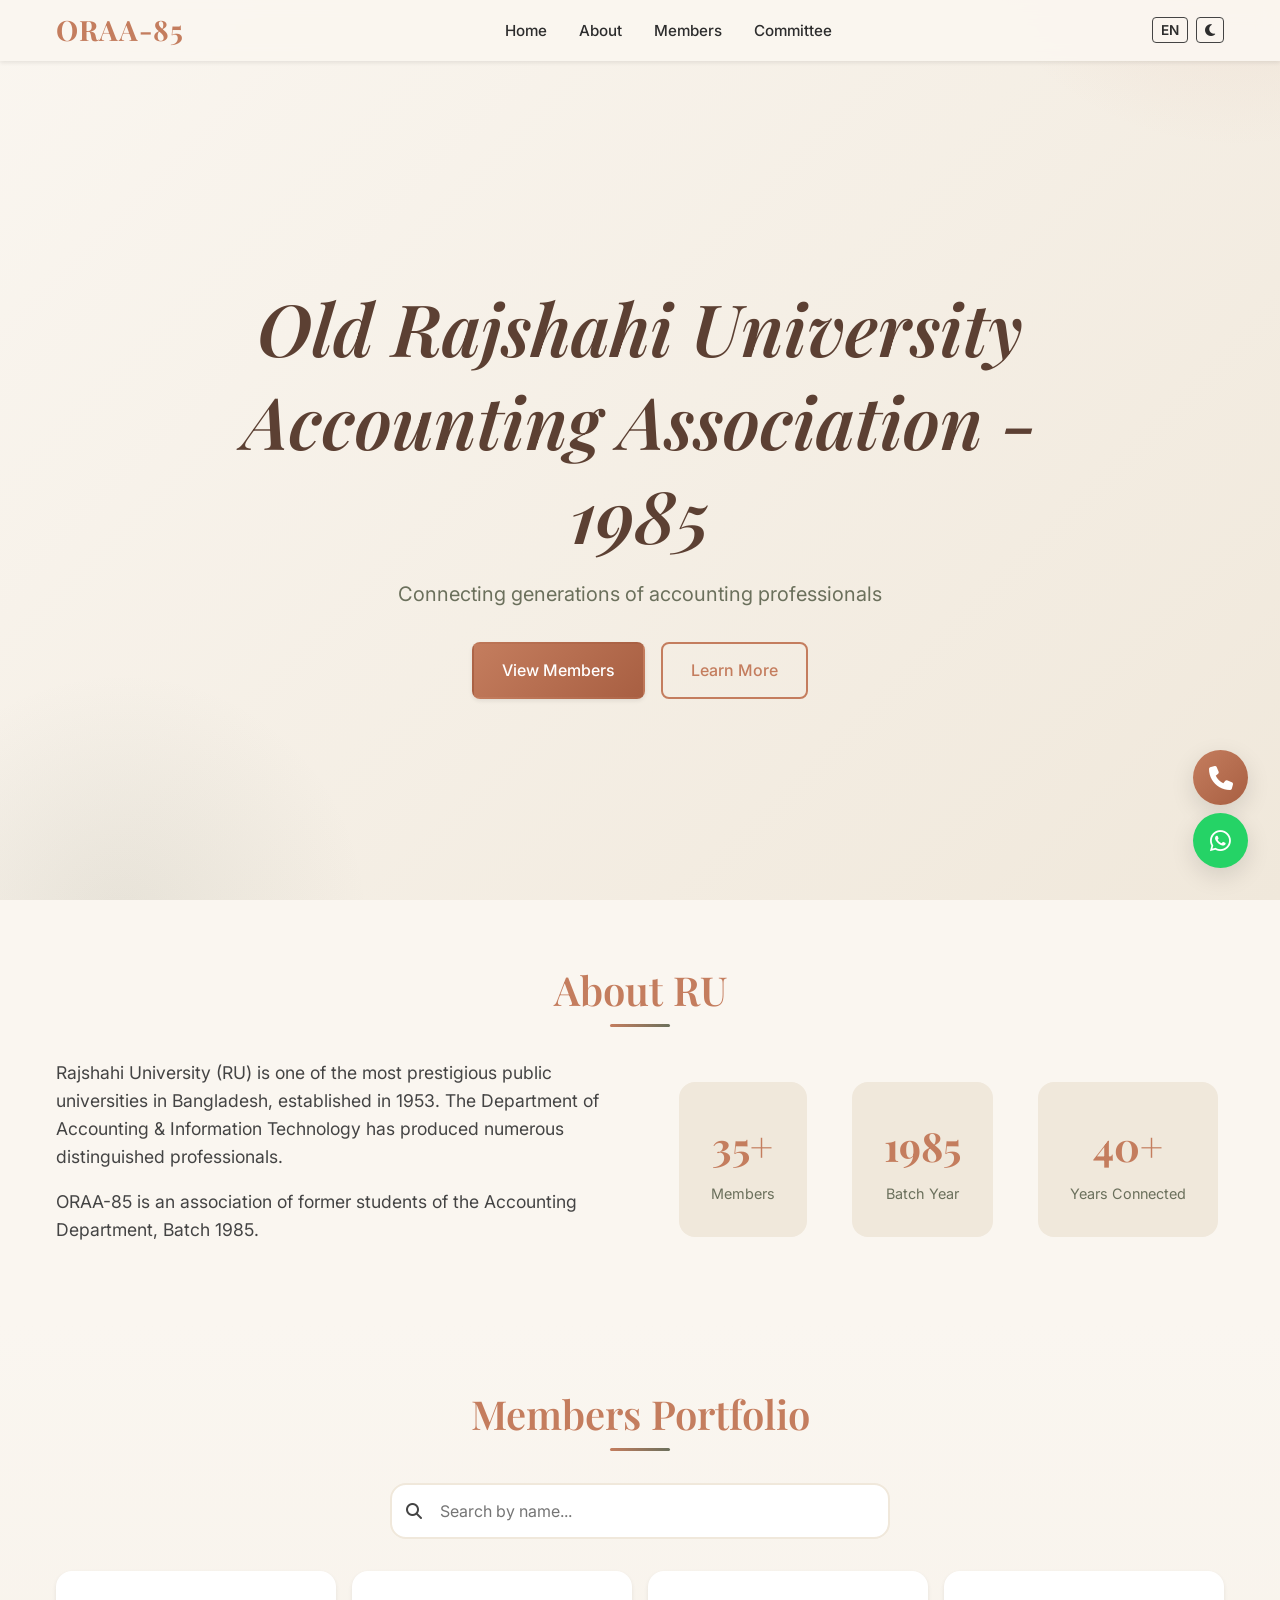
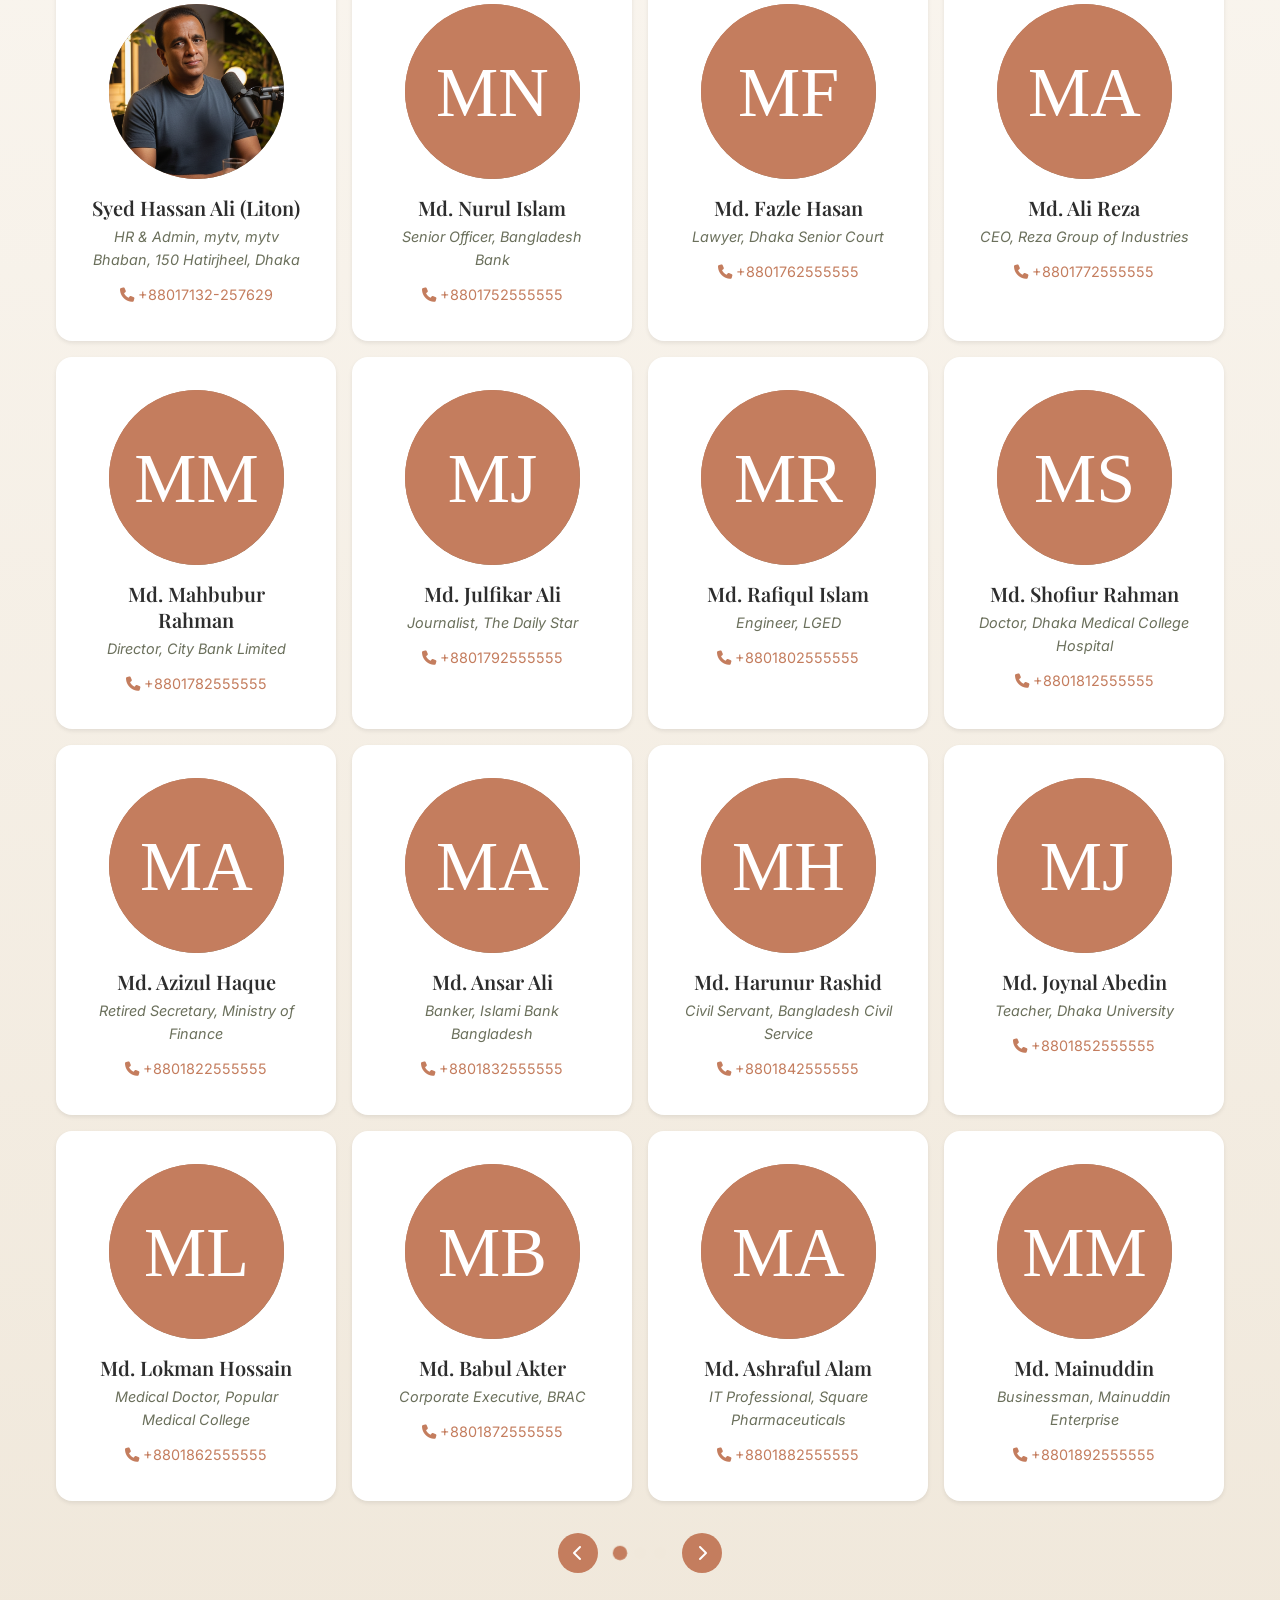
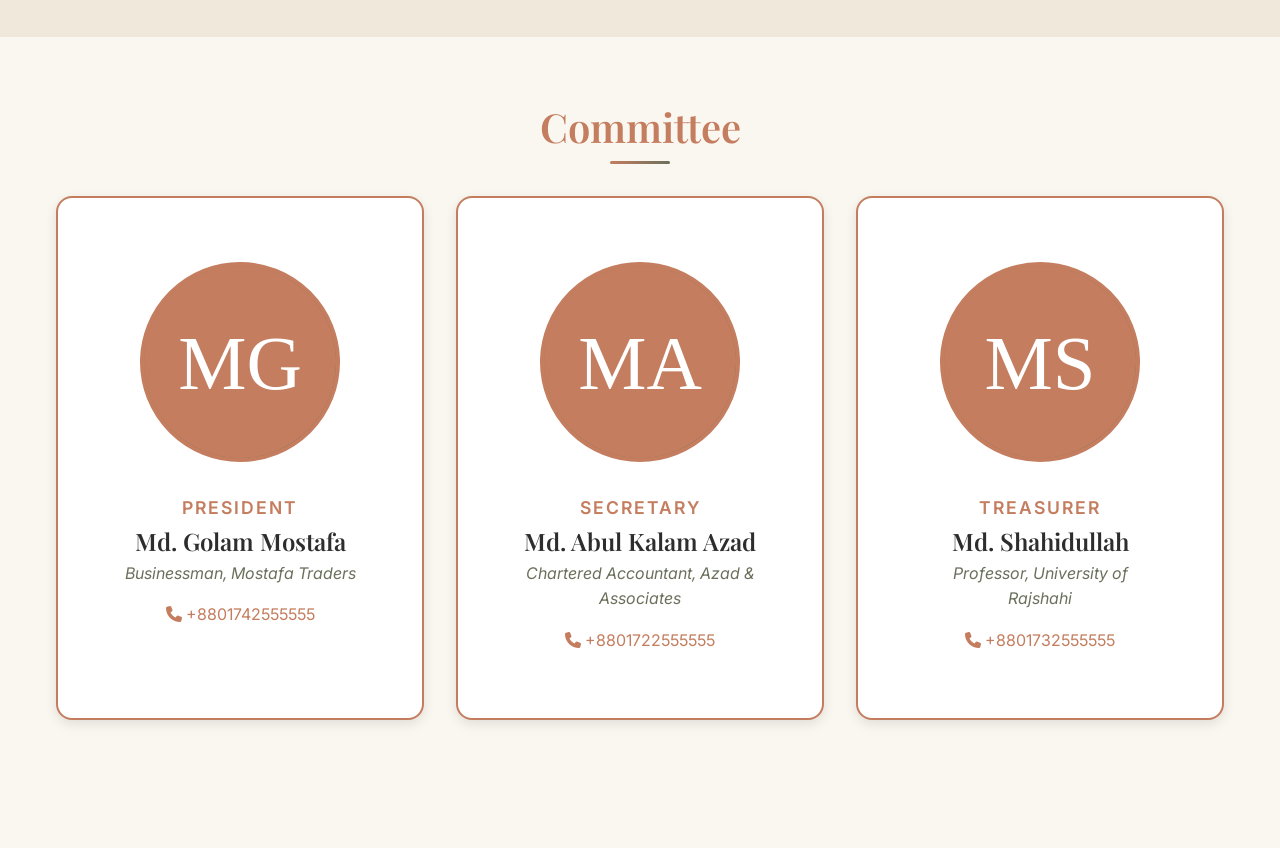
==== index.html @ c804db5b "init" ====
<!DOCTYPE html>
<html lang="en">
<head>
    <meta charset="UTF-8">
    <meta name="viewport" content="width=device-width, initial-scale=1.0">
    <title>ORAA-85 | Old Rajshahi University Accounting Association</title>
    <link rel="preconnect" href="https://fonts.googleapis.com">
    <link rel="preconnect" href="https://fonts.gstatic.com" crossorigin>
    <link href="https://fonts.googleapis.com/css2?family=Inter:wght@300;400;500;600&family=Playfair+Display:wght@400;500;600;700&family=Hind+Siliguri:wght@400;500;600&display=swap" rel="stylesheet">
    <link rel="stylesheet" href="https://cdnjs.cloudflare.com/ajax/libs/font-awesome/6.4.0/css/all.min.css">
    <link rel="stylesheet" href="styles.css">
</head>
<body>
    <!-- Floating Buttons -->
    <div class="floating-buttons">
        <a href="tel:+8801555555555" class="float-btn call-btn" title="Call Now">
            <i class="fas fa-phone"></i>
        </a>
        <a href="https://wa.me/8801555555555" target="_blank" class="float-btn whatsapp-btn" title="WhatsApp">
            <i class="fab fa-whatsapp"></i>
        </a>
    </div>

    <!-- Navigation -->
    <nav class="navbar">
        <div class="nav-container">
            <a href="#" class="logo" data-en="ORAA-85" data-bn="ওআরএই-৮৫">ORAA-85</a>
            <button class="mobile-toggle" aria-label="Toggle menu">
                <span></span>
                <span></span>
                <span></span>
            </button>
            <ul class="nav-links">
                <li><a href="#home" data-en="Home" data-bn="হোম">Home</a></li>
                <li><a href="#about" data-en="About" data-bn="সম্পর্কে">About</a></li>
                <li><a href="#portfolio" data-en="Members" data-bn="সদস্য">Members</a></li>
                <li><a href="#events" data-en="Committee" data-bn="কমিটি">Committee</a></li>
                
            </ul>
            <div class="nav-actions">
                <button class="lang-toggle" id="langToggle">EN</button>
                <button class="theme-toggle" id="themeToggle" aria-label="Toggle dark mode">
                    <i class="fas fa-moon"></i>
                </button>
            </div>
        </div>
    </nav>

    <!-- Hero Section -->
    <section id="home" class="hero">
        <div class="hero-content">
            <h1 class="hero-title" data-en="Old Rajshahi University<br>Accounting Association - 1985" data-bn="রাজশাহী বিশ্ববিদ্যালয়<br>হিসাববিজ্ঞান সমিতি - ১৯৮৫">Old Rajshahi University<br>Accounting Association - 1985</h1>
            <p class="hero-subtitle" data-en="Connecting generations of accounting professionals" data-bn="হিসাববিদ্যা পেশাদারদের প্রজন্মকে সংযুক্ত করা">Connecting generations of accounting professionals</p>
            <div class="hero-buttons">
                <a href="#portfolio" class="btn btn-primary" data-en="View Members" data-bn="সদস্য দেখুন">View Members</a>
                <a href="#about" class="btn btn-secondary" data-en="Learn More" data-bn="আরও জানুন">Learn More</a>
            </div>
        </div>
        <div class="hero-decoration"></div>
    </section>

    <!-- About Section -->
    <section id="about" class="section about-section">
        <div class="container">
            <h2 class="section-title" data-en="About RU" data-bn="রাজশাহী বিশ্ববিদ্যালয় সম্পর্কে">About RU</h2>
            <div class="about-content">
                <div class="about-text">
                    <p data-en="Rajshahi University (RU) is one of the most prestigious public universities in Bangladesh, established in 1953. The Department of Accounting & Information Technology (formerly Accounting) has produced numerous distinguished professionals in the field of accounting and finance." data-bn="রাজশাহী বিশ্ববিদ্যালয় (আরইউ) বাংলাদেশের সবচেয়ে মর্যাদাপূর্ণ পাবলিক বিশ্ববিদ্যালয়গুলোর একটি, ১৯৫৩ সালে প্রতিষ্ঠিত। হিসাব ও তথ্য প্রযুক্তি বিভাগ (পূর্বে হিসাববিজ্ঞান) হিসাববিদ্যা ও অর্থায়নের ক্ষেত্রে অসংখ্য মর্যাদাবান পেশাদার প্রতিষ্ঠা করেছে।">Rajshahi University (RU) is one of the most prestigious public universities in Bangladesh, established in 1953. The Department of Accounting & Information Technology has produced numerous distinguished professionals.</p>
                    <p data-en="ORAA-85 is an association of former students of the Accounting Department, Batch 1985. We stay connected, share memories, and organize events to keep our bond strong." data-bn="ওআরএই-৮৫ হিসাববিভাগের সাবেক শিক্ষার্থীদের একটি সংগঠন, ১৯৮৫ ব্যাচ। আমরা সংযুক্ত থাকি, স্মৃতি ভাগাভাগি করি, এবং আমাদের বন্ধন দৃঢ় রাখতে অনুষ্ঠান আয়োজন করি।">ORAA-85 is an association of former students of the Accounting Department, Batch 1985.</p>
                </div>
                <div class="about-stats">
                    <div class="stat-item">
                        <span class="stat-number" data-en="35+" data-bn="৩৫+">35+</span>
                        <span class="stat-label" data-en="Members" data-bn="সদস্য">Members</span>
                    </div>
                    <div class="stat-item">
                        <span class="stat-number">1985</span>
                        <span class="stat-label" data-en="Batch Year" data-bn="ব্যাচ বছর">Batch Year</span>
                    </div>
                    <div class="stat-item">
                        <span class="stat-number" data-en="40+" data-bn="৪০+">40+</span>
                        <span class="stat-label" data-en="Years Connected" data-bn="বছর সংযুক্ত">Years Connected</span>
                    </div>
                </div>
            </div>
        </div>
    </section>

    <!-- Members Portfolio Section -->
    <section id="portfolio" class="section portfolio-section">
        <div class="container">
            <h2 class="section-title" data-en="Members Portfolio" data-bn="সদস্য পোর্টফোলিও">Members Portfolio</h2>
            
            <div class="search-bar">
                <i class="fas fa-search"></i>
                <input type="text" id="memberSearch" placeholder="Search by name..." data-placeholder-en="Search by name..." data-placeholder-bn="নাম দ্বারা খুঁজুন...">
            </div>

            <div class="members-grid" id="membersGrid">
                <!-- Members will be dynamically inserted -->
            </div>
        </div>
    </section>

<!-- Committee Section -->
    <section id="events" class="section committee-section">
        <div class="container">
            <h2 class="section-title" data-en="Committee" data-bn="কমিটি">Committee</h2>
            <div class="committee-grid" id="committeeGrid">
                <!-- Committee members will be dynamically inserted -->
            </div>
        </div>
    </section>

    <!-- Member Detail Modal -->
    <div class="modal" id="memberModal">
        <div class="modal-content">
            <button class="modal-close" aria-label="Close modal">
                <i class="fas fa-times"></i>
            </button>
            <div class="member-detail">
                <div class="member-detail-header">
                    <img src="" alt="" class="member-detail-photo" id="modalPhoto">
                    <div class="member-detail-info">
                        <h3 id="modalName"></h3>
                        <p id="modalBatch"></p>
                    </div>
                </div>
                <div class="member-detail-body">
                    <div class="detail-row">
                        <label data-en="Present Address" data-bn="বর্তমান ঠিকানা">Present Address</label>
                        <p id="modalPresentAddress"></p>
                    </div>
                    <div class="detail-row">
                        <label data-en="Work Station" data-bn="কর্মস্থল">Work Station</label>
                        <p id="modalWorkStation"></p>
                    </div>
                    <div class="detail-row">
                        <label data-en="Permanent Address" data-bn="স্থায়ী ঠিকানা">Permanent Address</label>
                        <p id="modalPermanentAddress"></p>
                    </div>
                    <div class="detail-row">
                        <label data-en="Mobile" data-bn="মোবাইল">Mobile</label>
                        <a href="" id="modalMobile" class="click-to-call"></a>
                    </div>
                    <div class="detail-row">
                        <label data-en="Email" data-bn="ইমেইল">Email</label>
                        <a href="" id="modalEmail"></a>
                    </div>
                    <div class="detail-row">
                        <label data-en="Social Links" data-bn="সোশ্যাল লিংক">Social Links</label>
                        <div id="modalSocialLinks" class="social-links"></div>
                    </div>
                    <div class="detail-row" id="modalBioSection" style="display: none;">
                        <label data-en="Bio" data-bn="বায়ো">Bio</label>
                        <a href="#" id="modalViewBio" class="bio-link" target="_blank">
                            <i class="fas fa-file-alt"></i> <span data-en="View Bio" data-bn="বায়ো দেখুন">View Bio</span>
                        </a>
                    </div>
                    <div class="detail-row">
                        <label data-en="College" data-bn="কলেজ">College</label>
                        <p id="modalCollege"></p>
                    </div>
                    <div class="detail-row">
                        <label data-en="Hall" data-bn="হল">Hall</label>
                        <p id="modalHall"></p>
                    </div>
                </div>
            </div>
        </div>
    </section>

    <!-- Footer -->
    <footer class="footer">
        <div class="container">
            <div class="footer-content">
                <div class="footer-brand">
                    <h3>ORAA-85</h3>
                    <p data-en="Old Rajshahi University Accounting Association - 1985" data-bn="রাজশাহী বিশ্বব���দ���যালয় হিসাববিজ্ঞান সমিতি - ১৯৮৫">Old Rajshahi University Accounting Association - 1985</p>
                </div>
                <div class="footer-links">
                    <a href="#home" data-en="Home" data-bn="হোম">Home</a>
                    <a href="#about" data-en="About" data-bn="সম্পর্কে">About</a>
                    <a href="#portfolio" data-en="Members" data-bn="সদস্য">Members</a>
                    <a href="#events" data-en="Events" data-bn="অনুষ্ঠান">Events</a>
                    <a href="#reservations" data-en="Reserve" data-bn="বুকিং">Reserve</a>
                </div>
                <div class="footer-social">
                    <a href="https://facebook.com/oraa85" target="_blank" aria-label="Facebook"><i class="fab fa-facebook-f"></i></a>
                    <a href="https://m.me/oraa85" target="_blank" aria-label="Messenger"><i class="fab fa-facebook-messenger"></i></a>
                    <a href="https://youtube.com/@oraa85" target="_blank" aria-label="YouTube"><i class="fab fa-youtube"></i></a>
                    <a href="https://instagram.com/oraa85" target="_blank" aria-label="Instagram"><i class="fab fa-instagram"></i></a>
                </div>
            </div>
            <div class="footer-bottom">
                <p data-en="&copy; 2025 ORAA-85. All rights reserved." data-bn="&copy; ২০২৫ ওআরএই-৮৫। সর্বস্বত্ব সংরক্ষিত।">&copy; 2025 ORAA-85. All rights reserved.</p>
            </div>
        </div>
    </footer>

    <!-- Lightbox -->
    <div class="lightbox" id="lightbox">
        <button class="lightbox-close"><i class="fas fa-times"></i></button>
        <img src="" alt="Gallery Image" class="lightbox-img">
    </div>

    <script src="https://cdnjs.cloudflare.com/ajax/libs/font-awesome/6.4.0/js/all.min.js"></script>
    <script src="script.js"></script>
</body>
</html>
---- styles.css ----
:root {
    /* Light Theme - Warm Earthy Tones */
    --color-terracotta: #c47d5e;
    --color-terracotta-dark: #a85f42;
    --color-cream: #faf6f0;
    --color-cream-dark: #f0e8db;
    --color-olive: #6b705c;
    --color-olive-light: #8a8b6e;
    --color-brown: #5c4033;
    --color-brown-light: #8b6914;
    --color-charcoal: #2d2d2d;
    --color-charcoal-light: #444444;
    --color-white: #ffffff;
    --color-bg: #faf6f0;
    --color-bg-alt: #f0e8db;
    
    /* Typography */
    --font-heading: 'Playfair Display', 'Hind Siliguri', serif;
    --font-body: 'Inter', 'Hind Siliguri', sans-serif;
    
    /* Spacing */
    --spacing-xs: 0.25rem;
    --spacing-sm: 0.5rem;
    --spacing-md: 1rem;
    --spacing-lg: 2rem;
    --spacing-xl: 4rem;
    
    /* Border Radius */
    --radius-sm: 4px;
    --radius-md: 8px;
    --radius-lg: 16px;
    --radius-xl: 24px;
    
    /* Shadows */
    --shadow-sm: 0 2px 4px rgba(0,0,0,0.08);
    --shadow-md: 0 4px 12px rgba(0,0,0,0.1);
    --shadow-lg: 0 8px 24px rgba(0,0,0,0.12);
    
    /* Transitions */
    --transition-fast: 0.2s ease;
    --transition-normal: 0.3s ease;
    --transition-slow: 0.5s ease;
}

/* Dark Theme */
[data-theme="dark"] {
    --color-bg: #1a1a1a;
    --color-bg-alt: #252525;
    --color-charcoal: #f0f0f0;
    --color-charcoal-light: #cccccc;
    --color-cream: #2a2520;
    --color-cream-dark: #352f2a;
    --color-white: #e8e4dc;
    --shadow-sm: 0 2px 4px rgba(0,0,0,0.3);
    --shadow-md: 0 4px 12px rgba(0,0,0,0.4);
    --shadow-lg: 0 8px 24px rgba(0,0,0,0.5);
}

/* Reset & Base */
*, *::before, *::after {
    box-sizing: border-box;
    margin: 0;
    padding: 0;
}

html {
    scroll-behavior: smooth;
}

body {
    font-family: var(--font-body);
    background-color: var(--color-bg);
    color: var(--color-charcoal);
    line-height: 1.6;
    font-size: 16px;
    overflow-x: hidden;
    transition: background-color var(--transition-normal), color var(--transition-normal);
}

a {
    color: var(--color-terracotta);
    text-decoration: none;
    transition: color var(--transition-fast);
}

a:hover {
    color: var(--color-terracotta-dark);
}

img {
    max-width: 100%;
    height: auto;
}

ul, ol {
    list-style: none;
}

button, input, textarea, select {
    font-family: inherit;
    font-size: inherit;
}

/* Typography */
h1, h2, h3, h4, h5, h6 {
    font-family: var(--font-heading);
    font-weight: 600;
    line-height: 1.3;
}

.section-title {
    font-size: 2.5rem;
    text-align: center;
    margin-bottom: var(--spacing-lg);
    color: var(--color-terracotta);
    position: relative;
}

.section-title::after {
    content: '';
    display: block;
    width: 60px;
    height: 3px;
    background: linear-gradient(90deg, var(--color-terracotta), var(--color-olive));
    margin: var(--spacing-sm) auto 0;
    border-radius: 2px;
}

/* Container */
.container {
    max-width: 1200px;
    margin: 0 auto;
    padding: 0 var(--spacing-md);
}

/* Section */
.section {
    padding: var(--spacing-xl) 0;
}

/* Buttons */
.btn {
    display: inline-flex;
    align-items: center;
    justify-content: center;
    padding: 0.875rem 1.75rem;
    border-radius: var(--radius-md);
    font-weight: 500;
    font-size: 1rem;
    cursor: pointer;
    transition: all var(--transition-normal);
    border: 2px solid transparent;
}

.btn-primary {
    background: linear-gradient(135deg, var(--color-terracotta), var(--color-terracotta-dark));
    color: var(--color-white);
    box-shadow: var(--shadow-sm);
}

.btn-primary:hover {
    transform: translateY(-2px);
    box-shadow: var(--shadow-md);
    color: var(--color-white);
}

.btn-secondary {
    background: transparent;
    border-color: var(--color-terracotta);
    color: var(--color-terracotta);
}

.btn-secondary:hover {
    background: var(--color-terracotta);
    color: var(--color-white);
}

/* Navbar */
.navbar {
    position: fixed;
    top: 0;
    left: 0;
    right: 0;
    z-index: 1000;
    background: rgba(250, 246, 240, 0.95);
    backdrop-filter: blur(10px);
    box-shadow: var(--shadow-sm);
    transition: all var(--transition-normal);
}

[data-theme="dark"] .navbar {
    background: rgba(26, 26, 26, 0.95);
}

.nav-container {
    max-width: 1200px;
    margin: 0 auto;
    padding: var(--spacing-sm) var(--spacing-md);
    display: flex;
    align-items: center;
    justify-content: space-between;
}

.logo {
    font-family: var(--font-heading);
    font-size: 1.75rem;
    font-weight: 700;
    color: var(--color-terracotta);
    letter-spacing: 1px;
}

.nav-links {
    display: flex;
    gap: var(--spacing-lg);
}

.nav-links a {
    color: var(--color-charcoal);
    font-weight: 500;
    font-size: 0.95rem;
    position: relative;
    padding: var(--spacing-xs) 0;
}

.nav-links a::after {
    content: '';
    position: absolute;
    bottom: 0;
    left: 0;
    width: 0;
    height: 2px;
    background: var(--color-terracotta);
    transition: width var(--transition-normal);
}

.nav-links a:hover::after,
.nav-links a.active::after {
    width: 100%;
}

.nav-actions {
    display: flex;
    align-items: center;
    gap: var(--spacing-sm);
}

.lang-toggle, .theme-toggle {
    background: transparent;
    border: 1px solid var(--color-charcoal-light);
    color: var(--color-charcoal);
    padding: var(--spacing-xs) var(--spacing-sm);
    border-radius: var(--radius-sm);
    cursor: pointer;
    font-size: 0.85rem;
    font-weight: 600;
    transition: all var(--transition-fast);
}

.lang-toggle:hover, .theme-toggle:hover {
    background: var(--color-terracotta);
    border-color: var(--color-terracotta);
    color: var(--color-white);
}

.mobile-toggle {
    display: none;
    flex-direction: column;
    gap: 5px;
    background: transparent;
    border: none;
    cursor: pointer;
    padding: var(--spacing-xs);
}

.mobile-toggle span {
    width: 25px;
    height: 2px;
    background: var(--color-charcoal);
    transition: all var(--transition-fast);
}

/* Hero Section */
.hero {
    min-height: 100vh;
    display: flex;
    align-items: center;
    justify-content: center;
    text-align: center;
    padding: var(--spacing-xl) var(--spacing-md);
    padding-top: calc(80px + var(--spacing-xl));
    position: relative;
    overflow: hidden;
    background: linear-gradient(135deg, var(--color-cream) 0%, var(--color-cream-dark) 100%);
}

.hero-content {
    position: relative;
    z-index: 2;
    max-width: 800px;
}

.hero-title {
    font-size: clamp(2.5rem, 6vw, 4.5rem);
    margin-bottom: var(--spacing-md);
    color: var(--color-brown);
    font-style: italic;
}

.hero-subtitle {
    font-size: 1.25rem;
    color: var(--color-olive);
    margin-bottom: var(--spacing-lg);
    font-weight: 400;
}

.hero-buttons {
    display: flex;
    gap: var(--spacing-md);
    justify-content: center;
    flex-wrap: wrap;
}

.hero-decoration {
    position: absolute;
    top: 0;
    left: 0;
    right: 0;
    bottom: 0;
    pointer-events: none;
    overflow: hidden;
}

.hero-decoration::before {
    content: '';
    position: absolute;
    top: -50%;
    right: -20%;
    width: 600px;
    height: 600px;
    background: radial-gradient(circle, rgba(196, 125, 94, 0.15) 0%, transparent 70%);
    border-radius: 50%;
}

.hero-decoration::after {
    content: '';
    position: absolute;
    bottom: -30%;
    left: -10%;
    width: 500px;
    height: 500px;
    background: radial-gradient(circle, rgba(107, 112, 92, 0.1) 0%, transparent 70%);
    border-radius: 50%;
}

/* About Section */
.about-section {
    background: var(--color-bg);
}

.about-content {
    display: grid;
    grid-template-columns: 1fr 1fr;
    gap: var(--spacing-xl);
    align-items: center;
}

.about-text p {
    margin-bottom: var(--spacing-md);
    color: var(--color-charcoal-light);
    font-size: 1.1rem;
}

.about-stats {
    display: flex;
    justify-content: space-around;
    flex-wrap: wrap;
    gap: var(--spacing-lg);
}

.stat-item {
    text-align: center;
    padding: var(--spacing-lg);
    background: var(--color-bg-alt);
    border-radius: var(--radius-lg);
    min-width: 120px;
}

.stat-number {
    display: block;
    font-family: var(--font-heading);
    font-size: 2.5rem;
    font-weight: 700;
    color: var(--color-terracotta);
}

.stat-label {
    display: block;
    color: var(--color-olive);
    font-size: 0.9rem;
    margin-top: var(--spacing-xs);
}

/* Portfolio Section */
.portfolio-section {
    background: linear-gradient(180deg, var(--color-bg) 0%, var(--color-bg-alt) 100%);
}

.search-bar {
    max-width: 500px;
    margin: 0 auto var(--spacing-lg);
    position: relative;
}

.search-bar i {
    position: absolute;
    left: var(--spacing-md);
    top: 50%;
    transform: translateY(-50%);
    color: var(--color-charcoal-light);
}

.search-bar input {
    width: 100%;
    padding: var(--spacing-md);
    padding-left: calc(var(--spacing-md) * 3);
    border: 2px solid var(--color-cream-dark);
    border-radius: var(--radius-lg);
    background: var(--color-white);
    color: var(--color-charcoal);
    font-size: 1rem;
    transition: all var(--transition-fast);
}

.search-bar input:focus {
    outline: none;
    border-color: var(--color-terracotta);
    box-shadow: 0 0 0 3px rgba(196, 125, 94, 0.2);
}

[data-theme="dark"] .search-bar input {
    background: var(--color-bg-alt);
    border-color: var(--color-charcoal);
}

.members-grid {
    display: grid;
    grid-template-columns: repeat(auto-fill, minmax(280px, 1fr));
    gap: var(--spacing-md);
}

.committee-grid {
    display: grid;
    grid-template-columns: repeat(auto-fill, minmax(320px, 1fr));
    gap: var(--spacing-lg);
    margin-bottom: var(--spacing-xl);
}

.committee-card {
    background: var(--color-white);
    border-radius: var(--radius-lg);
    padding: var(--spacing-xl);
    text-align: center;
    cursor: pointer;
    transition: all var(--transition-normal);
    box-shadow: var(--shadow-md);
    border: 2px solid var(--color-terracotta);
}

[data-theme="dark"] .committee-card {
    background: var(--color-bg-alt);
}

.committee-card:hover {
    transform: translateY(-8px);
    box-shadow: var(--shadow-xl);
}

.committee-avatar {
    width: 200px;
    height: 200px;
    border-radius: 50%;
    margin: 0 auto var(--spacing-lg);
    overflow: hidden;
    border: 4px solid var(--color-terracotta);
    background: linear-gradient(135deg, var(--color-terracotta), var(--color-olive));
}

.committee-avatar img {
    width: 100%;
    height: 100%;
    object-fit: cover;
}

.committee-role {
    font-size: 1.1rem;
    font-weight: 600;
    color: var(--color-terracotta);
    text-transform: uppercase;
    letter-spacing: 2px;
    margin-bottom: var(--spacing-xs);
}

.committee-card h3 {
    font-size: 1.5rem;
    margin-bottom: var(--spacing-xs);
    color: var(--color-charcoal);
}

.committee-card p {
    color: var(--color-olive);
    font-size: 1rem;
}

.committee-card .work-station {
    margin-bottom: var(--spacing-md);
}

.member-card {
    background: var(--color-white);
    border-radius: var(--radius-lg);
    padding: var(--spacing-lg);
    text-align: center;
    cursor: pointer;
    transition: all var(--transition-normal);
    box-shadow: var(--shadow-sm);
    border: 1px solid transparent;
}

[data-theme="dark"] .member-card {
    background: var(--color-bg-alt);
}

.member-card:hover {
    transform: translateY(-5px);
    box-shadow: var(--shadow-lg);
    border-color: var(--color-terracotta);
}

.member-avatar {
    width: 175px;
    height: 175px;
    border-radius: 50%;
    background: linear-gradient(135deg, var(--color-terracotta), var(--color-olive));
    margin: 0 auto var(--spacing-md);
    display: flex;
    align-items: center;
    justify-content: center;
    font-family: var(--font-heading);
    font-size: 2rem;
    color: var(--color-white);
    font-weight: 600;
}

.member-card h3 {
    font-size: 1.25rem;
    margin-bottom: var(--spacing-xs);
    color: var(--color-charcoal);
}

.member-card p {
    color: var(--color-olive);
    font-size: 0.9rem;
}

.member-card .click-to-call {
    display: inline-block;
    margin-top: var(--spacing-sm);
    color: var(--color-terracotta);
    font-size: 0.9rem;
}

/* Modal */
.modal {
    display: none;
    position: fixed;
    top: 0;
    left: 0;
    right: 0;
    bottom: 0;
    background: rgba(0, 0, 0, 0.7);
    z-index: 2000;
    align-items: center;
    justify-content: center;
    padding: var(--spacing-md);
}

.modal.active {
    display: flex;
}

.modal-content {
    background: var(--color-bg);
    border-radius: var(--radius-xl);
    max-width: 600px;
    width: 100%;
    max-height: 90vh;
    overflow-y: auto;
    position: relative;
    padding: var(--spacing-xl);
}

.modal-close {
    position: absolute;
    top: var(--spacing-md);
    right: var(--spacing-md);
    background: var(--color-bg-alt);
    border: none;
    width: 40px;
    height: 40px;
    border-radius: 50%;
    cursor: pointer;
    display: flex;
    align-items: center;
    justify-content: center;
    font-size: 1.25rem;
    color: var(--color-charcoal);
    transition: all var(--transition-fast);
}

.modal-close:hover {
    background: var(--color-terracotta);
    color: var(--color-white);
}

.member-detail-header {
    display: flex;
    gap: var(--spacing-lg);
    margin-bottom: var(--spacing-lg);
    padding-bottom: var(--spacing-lg);
    border-bottom: 1px solid var(--color-cream-dark);
}

.member-detail-photo {
    width: 210px;
    height: 210px;
    border-radius: 50%;
    object-fit: cover;
    background: linear-gradient(135deg, var(--color-terracotta), var(--color-olive));
}

.member-detail-info h3 {
    font-size: 1.75rem;
    color: var(--color-charcoal);
}

.member-detail-info p {
    color: var(--color-olive);
}

.detail-row {
    margin-bottom: var(--spacing-md);
}

.detail-row label {
    display: block;
    font-size: 0.85rem;
    color: var(--color-olive);
    text-transform: uppercase;
    letter-spacing: 1px;
    margin-bottom: var(--spacing-xs);
}

.detail-row p, .detail-row a {
    color: var(--color-charcoal);
    font-size: 1rem;
}

.social-links {
    display: flex;
    gap: var(--spacing-sm);
    flex-wrap: wrap;
}

.social-link {
    display: inline-flex;
    align-items: center;
    justify-content: center;
    width: 40px;
    height: 40px;
    border-radius: 50%;
    color: white;
    font-size: 1.1rem;
    transition: transform 0.3s ease, opacity 0.3s ease;
}

.social-link:hover {
    transform: scale(1.1);
    opacity: 0.9;
}

.social-link.whatsapp {
    background: #25D366;
}

.social-link.facebook {
    background: #1877F2;
}

.social-link.linkedin {
    background: #0A66C2;
}

.social-link.twitter {
    background: #1DA1F2;
}

.bio-link {
    display: inline-flex;
    align-items: center;
    gap: var(--spacing-xs);
    padding: var(--spacing-sm) var(--spacing-md);
    background: var(--color-terracotta);
    color: white !important;
    border-radius: 6px;
    text-decoration: none;
    font-weight: 500;
    transition: background 0.3s ease;
}

.bio-link:hover {
    background: var(--color-olive);
}

.member-avatar img {
    width: 100%;
    height: 100%;
    object-fit: cover;
    border-radius: 50%;
}

.work-station {
    font-size: 0.85rem;
    color: var(--color-olive);
    font-style: italic;
    margin: var(--spacing-xs) 0;
}

/* Events Section */
.events-section {
    background: var(--color-bg);
}

.events-tabs {
    display: flex;
    justify-content: center;
    flex-wrap: wrap;
    gap: var(--spacing-sm);
    margin-bottom: var(--spacing-lg);
}

.tab-btn {
    background: transparent;
    border: none;
    padding: var(--spacing-sm) var(--spacing-lg);
    font-size: 1rem;
    font-weight: 500;
    color: var(--color-charcoal-light);
    cursor: pointer;
    position: relative;
    transition: all var(--transition-fast);
}

.tab-btn::after {
    content: '';
    position: absolute;
    bottom: 0;
    left: 50%;
    transform: translateX(-50%);
    width: 0;
    height: 2px;
    background: var(--color-terracotta);
    transition: width var(--transition-normal);
}

.tab-btn:hover, .tab-btn.active {
    color: var(--color-terracotta);
}

.tab-btn.active::after {
    width: 70%;
}

.tab-content {
    display: none;
}

.tab-content.active {
    display: block;
    animation: fadeIn 0.3s ease;
}

@keyframes fadeIn {
    from { opacity: 0; transform: translateY(10px); }
    to { opacity: 1; transform: translateY(0); }
}

/* Event Card */
.event-card {
    display: flex;
    gap: var(--spacing-lg);
    background: var(--color-white);
    border-radius: var(--radius-xl);
    padding: var(--spacing-lg);
    max-width: 600px;
    margin: 0 auto;
    box-shadow: var(--shadow-md);
}

[data-theme="dark"] .event-card {
    background: var(--color-bg-alt);
}

.event-date {
    background: linear-gradient(135deg, var(--color-terracotta), var(--color-terracotta-dark));
    color: var(--color-white);
    padding: var(--spacing-md);
    border-radius: var(--radius-lg);
    text-align: center;
    min-width: 70px;
}

.date-day {
    display: block;
    font-size: 2rem;
    font-weight: 700;
    font-family: var(--font-heading);
    line-height: 1;
}

.date-month {
    display: block;
    font-size: 0.85rem;
    text-transform: uppercase;
    letter-spacing: 1px;
}

.event-info h3 {
    font-size: 1.5rem;
    margin-bottom: var(--spacing-sm);
}

.event-info p {
    color: var(--color-charcoal-light);
    margin-bottom: var(--spacing-sm);
}

.event-time, .event-location {
    display: flex;
    align-items: center;
    gap: var(--spacing-sm);
    color: var(--color-olive);
    font-size: 0.95rem;
}

.event-time i, .event-location i {
    color: var(--color-terracotta);
}

/* RSVP Form */
.rsvp-form, .reservation-form {
    max-width: 500px;
    margin: 0 auto;
    background: var(--color-white);
    padding: var(--spacing-xl);
    border-radius: var(--radius-xl);
    box-shadow: var(--shadow-md);
}

[data-theme="dark"] .rsvp-form,
[data-theme="dark"] .reservation-form {
    background: var(--color-bg-alt);
}

.form-group {
    margin-bottom: var(--spacing-md);
}

.form-group label {
    display: block;
    margin-bottom: var(--spacing-xs);
    font-weight: 500;
    color: var(--color-charcoal);
}

.form-group input,
.form-group select,
.form-group textarea {
    width: 100%;
    padding: var(--spacing-sm) var(--spacing-md);
    border: 2px solid var(--color-cream-dark);
    border-radius: var(--radius-md);
    background: var(--color-white);
    color: var(--color-charcoal);
    transition: all var(--transition-fast);
}

.form-group input:focus,
.form-group select:focus,
.form-group textarea:focus {
    outline: none;
    border-color: var(--color-terracotta);
}

[data-theme="dark"] .form-group input,
[data-theme="dark"] .form-group select,
[data-theme="dark"] .form-group textarea {
    background: var(--color-bg);
    border-color: var(--color-charcoal);
}

.form-row {
    display: grid;
    grid-template-columns: 1fr 1fr;
    gap: var(--spacing-md);
}

/* Travel Info */
.travel-info {
    display: grid;
    grid-template-columns: repeat(auto-fit, minmax(280px, 1fr));
    gap: var(--spacing-lg);
    margin-bottom: var(--spacing-lg);
}

.travel-card {
    background: var(--color-white);
    padding: var(--spacing-lg);
    border-radius: var(--radius-lg);
    box-shadow: var(--shadow-sm);
}

[data-theme="dark"] .travel-card {
    background: var(--color-bg-alt);
}

.travel-card h3 {
    margin-bottom: var(--spacing-md);
    color: var(--color-terracotta);
}

.travel-card ul li {
    padding: var(--spacing-sm) 0;
    border-bottom: 1px solid var(--color-cream-dark);
}

.travel-card ul li:last-child {
    border-bottom: none;
}

.travel-card strong {
    color: var(--color-charcoal);
}

.map-container {
    border-radius: var(--radius-lg);
    overflow: hidden;
    box-shadow: var(--shadow-md);
}

/* Gallery */
.gallery-grid {
    display: grid;
    grid-template-columns: repeat(auto-fill, minmax(200px, 1fr));
    gap: var(--spacing-md);
}

.gallery-item {
    aspect-ratio: 4/3;
    border-radius: var(--radius-md);
    overflow: hidden;
    cursor: pointer;
    transition: transform var(--transition-normal);
}

.gallery-item:hover {
    transform: scale(1.03);
}

.gallery-item img {
    width: 100%;
    height: 100%;
    object-fit: cover;
}

/* Lightbox */
.lightbox {
    display: none;
    position: fixed;
    top: 0;
    left: 0;
    right: 0;
    bottom: 0;
    background: rgba(0, 0, 0, 0.95);
    z-index: 3000;
    align-items: center;
    justify-content: center;
    padding: var(--spacing-xl);
}

.lightbox.active {
    display: flex;
}

.lightbox-img {
    max-width: 100%;
    max-height: 90vh;
    object-fit: contain;
    border-radius: var(--radius-md);
}

.lightbox-close {
    position: absolute;
    top: var(--spacing-lg);
    right: var(--spacing-lg);
    background: rgba(255,255,255,0.2);
    border: none;
    width: 50px;
    height: 50px;
    border-radius: 50%;
    cursor: pointer;
    color: var(--color-white);
    font-size: 1.5rem;
    transition: all var(--transition-fast);
}

.lightbox-close:hover {
    background: var(--color-terracotta);
}

/* Reservation Section */
.reservation-section {
    background: var(--color-bg-alt);
}

.reservation-layout {
    display: grid;
    grid-template-columns: 1fr 1fr;
    gap: var(--spacing-xl);
    margin-bottom: var(--spacing-xl);
}

.reservation-info {
    display: flex;
    flex-direction: column;
    gap: var(--spacing-lg);
}

.info-card {
    background: var(--color-white);
    padding: var(--spacing-lg);
    border-radius: var(--radius-lg);
    box-shadow: var(--shadow-sm);
}

[data-theme="dark"] .info-card {
    background: var(--color-bg-alt);
}

.info-card h3 {
    font-size: 1.25rem;
    margin-bottom: var(--spacing-md);
    color: var(--color-terracotta);
}

.info-card p {
    display: flex;
    align-items: center;
    gap: var(--spacing-sm);
    margin-bottom: var(--spacing-sm);
    color: var(--color-charcoal);
}

.info-card i {
    color: var(--color-terracotta);
    width: 20px;
}

.quick-contact {
    display: flex;
    gap: var(--spacing-sm);
    flex-wrap: wrap;
}

.quick-btn {
    flex: 1;
    min-width: 100px;
    padding: var(--spacing-sm) var(--spacing-md);
    border-radius: var(--radius-md);
    text-align: center;
    font-weight: 500;
    display: flex;
    align-items: center;
    justify-content: center;
    gap: var(--spacing-xs);
    background: var(--color-terracotta);
    color: var(--color-white);
    transition: all var(--transition-fast);
}

.quick-btn:hover {
    background: var(--color-terracotta-dark);
    color: var(--color-white);
}

.quick-btn.whatsapp {
    background: #25D366;
}

.quick-btn.whatsapp:hover {
    background: #128C7E;
}

.quick-btn.messenger {
    background: #0084FF;
}

.quick-btn.messenger:hover {
    background: #0066CC;
}

.events-list {
    margin-bottom: var(--spacing-xl);
}

.events-list h3 {
    font-size: 1.5rem;
    margin-bottom: var(--spacing-md);
    text-align: center;
}

.events-grid {
    display: grid;
    grid-template-columns: repeat(auto-fit, minmax(280px, 1fr));
    gap: var(--spacing-md);
}

.event-item {
    display: flex;
    gap: var(--spacing-md);
    background: var(--color-white);
    padding: var(--spacing-md);
    border-radius: var(--radius-lg);
    box-shadow: var(--shadow-sm);
}

[data-theme="dark"] .event-item {
    background: var(--color-bg-alt);
}

.event-date-badge {
    background: linear-gradient(135deg, var(--color-terracotta), var(--color-terracotta-dark));
    color: var(--color-white);
    padding: var(--spacing-sm) var(--spacing-md);
    border-radius: var(--radius-md);
    text-align: center;
    min-width: 60px;
}

.event-date-badge .day {
    display: block;
    font-size: 1.5rem;
    font-weight: 700;
    font-family: var(--font-heading);
}

.event-date-badge .month {
    display: block;
    font-size: 0.75rem;
    text-transform: uppercase;
}

.event-details h4 {
    font-size: 1.1rem;
    margin-bottom: var(--spacing-xs);
}

.event-details p {
    color: var(--color-charcoal-light);
    font-size: 0.9rem;
}

.map-section {
    border-radius: var(--radius-lg);
    overflow: hidden;
    box-shadow: var(--shadow-md);
}

/* Floating Buttons */
.floating-buttons {
    position: fixed;
    bottom: var(--spacing-lg);
    right: var(--spacing-lg);
    display: flex;
    flex-direction: column;
    gap: var(--spacing-sm);
    z-index: 900;
}

.float-btn {
    width: 55px;
    height: 55px;
    border-radius: 50%;
    display: flex;
    align-items: center;
    justify-content: center;
    color: var(--color-white);
    font-size: 1.5rem;
    box-shadow: var(--shadow-lg);
    transition: all var(--transition-normal);
}

.float-btn:hover {
    transform: scale(1.1);
}

.call-btn {
    background: linear-gradient(135deg, var(--color-terracotta), var(--color-terracotta-dark));
}

.whatsapp-btn {
    background: #25D366;
}

.whatsapp-btn:hover {
    background: #128C7E;
}

/* Footer */
.footer {
    background: var(--color-brown);
    color: var(--color-cream);
    padding: var(--spacing-xl) 0 var(--spacing-md);
}

.footer-content {
    display: grid;
    grid-template-columns: 1fr 2fr 1fr;
    gap: var(--spacing-xl);
    margin-bottom: var(--spacing-lg);
}

.footer-brand h3 {
    font-size: 2rem;
    margin-bottom: var(--spacing-sm);
}

.footer-links {
    display: flex;
    justify-content: center;
    flex-wrap: wrap;
    gap: var(--spacing-md);
}

.footer-links a {
    color: var(--color-cream);
    transition: color var(--transition-fast);
}

.footer-links a:hover {
    color: var(--color-terracotta);
}

.footer-social {
    display: flex;
    justify-content: flex-end;
    gap: var(--spacing-md);
}

.footer-social a {
    width: 40px;
    height: 40px;
    border-radius: 50%;
    background: rgba(255,255,255,0.1);
    display: flex;
    align-items: center;
    justify-content: center;
    color: var(--color-cream);
    transition: all var(--transition-fast);
}

.footer-social a:hover {
    background: var(--color-terracotta);
    color: var(--color-white);
}

.footer-bottom {
    text-align: center;
    padding-top: var(--spacing-lg);
    border-top: 1px solid rgba(255,255,255,0.1);
}

/* Click to call */
.click-to-call {
    color: var(--color-terracotta);
    text-decoration: none;
    transition: color var(--transition-fast);
}

.click-to-call:hover {
    color: var(--color-terracotta-dark);
    text-decoration: underline;
}

/* Responsive Design */
@media (max-width: 992px) {
    .nav-links {
        position: fixed;
        top: 70px;
        left: 0;
        right: 0;
        background: var(--color-bg);
        flex-direction: column;
        padding: var(--spacing-lg);
        gap: var(--spacing-md);
        box-shadow: var(--shadow-lg);
        transform: translateY(-150%);
        transition: transform var(--transition-normal);
    }

    .nav-links.active {
        transform: translateY(0);
    }

    .mobile-toggle {
        display: flex;
    }

    .mobile-toggle.active span:nth-child(1) {
        transform: rotate(45deg) translate(5px, 5px);
    }

    .mobile-toggle.active span:nth-child(2) {
        opacity: 0;
    }

    .mobile-toggle.active span:nth-child(3) {
        transform: rotate(-45deg) translate(5px, -5px);
    }

    .about-content {
        grid-template-columns: 1fr;
    }

    .reservation-layout {
        grid-template-columns: 1fr;
    }

    .footer-content {
        grid-template-columns: 1fr;
        text-align: center;
    }

    .footer-social {
        justify-content: center;
    }
}

@media (max-width: 768px) {
    .hero-title {
        font-size: 2rem;
    }

    .hero-buttons {
        flex-direction: column;
    }

    .btn {
        width: 100%;
    }

    .form-row {
        grid-template-columns: 1fr;
    }

    .stat-item {
        min-width: 100px;
    }

    .event-card {
        flex-direction: column;
        text-align: center;
    }

    .event-time, .event-location {
        justify-content: center;
    }

    .floating-buttons {
        bottom: var(--spacing-md);
        right: var(--spacing-md);
    }
}

@media (max-width: 480px) {
    :root {
        font-size: 14px;
    }

    .section-title {
        font-size: 1.75rem;
    }

    .nav-container {
        padding: var(--spacing-sm);
    }

    .logo {
        font-size: 1.5rem;
    }

    .nav-actions {
        gap: var(--spacing-xs);
    }

    .lang-toggle, .theme-toggle {
        padding: var(--spacing-xs);
        font-size: 0.75rem;
    }

    .members-grid {
        grid-template-columns: 1fr;
    }

    .gallery-grid {
        grid-template-columns: 1fr 1fr;
    }

    .travel-info {
        grid-template-columns: 1fr;
    }
}

/* Animations */
@keyframes float {
    0%, 100% { transform: translateY(0); }
    50% { transform: translateY(-10px); }
}

@keyframes pulse {
    0%, 100% { transform: scale(1); }
    50% { transform: scale(1.05); }
}

@keyframes fadeInUp {
    from {
        opacity: 0;
        transform: translateY(20px);
    }
    to {
        opacity: 1;
        transform: translateY(0);
    }
}

.fade-in {
    animation: fadeInUp 0.5s ease forwards;
}

/* Slide Controls */
.slide-controls {
    display: flex;
    justify-content: center;
    align-items: center;
    gap: var(--spacing-md);
    margin-top: var(--spacing-lg);
}

.slide-nav {
    background: var(--color-terracotta);
    color: var(--color-white);
    border: none;
    width: 40px;
    height: 40px;
    border-radius: 50%;
    cursor: pointer;
    transition: all var(--transition-fast);
    display: flex;
    align-items: center;
    justify-content: center;
    font-size: 1rem;
}

.slide-nav:hover {
    background: var(--color-terracotta-dark);
    transform: scale(1.1);
}

.slide-dots {
    display: flex;
    gap: var(--spacing-sm);
}

.slide-dot {
    width: 12px;
    height: 12px;
    border-radius: 50%;
    background: var(--color-cream-dark);
    cursor: pointer;
    transition: all var(--transition-fast);
}

.slide-dot.active {
    background: var(--color-terracotta);
    transform: scale(1.2);
}

.slide-dot:hover:not(.active) {
    background: var(--color-olive-light);
}

/* Utility Classes */
.text-center { text-align: center; }
.text-left { text-align: left; }
.text-right { text-align: right; }

.mt-1 { margin-top: var(--spacing-sm); }
.mt-2 { margin-top: var(--spacing-md); }
.mt-3 { margin-top: var(--spacing-lg); }
.mb-1 { margin-bottom: var(--spacing-sm); }
.mb-2 { margin-bottom: var(--spacing-md); }
.mb-3 { margin-bottom: var(--spacing-lg); }

/* Loading state */
.loading {
    opacity: 0.7;
    pointer-events: none;
}

/* Hidden for accessibility */
.sr-only {
    position: absolute;
    width: 1px;
    height: 1px;
    padding: 0;
    margin: -1px;
    overflow: hidden;
    clip: rect(0, 0, 0, 0);
    border: 0;
}
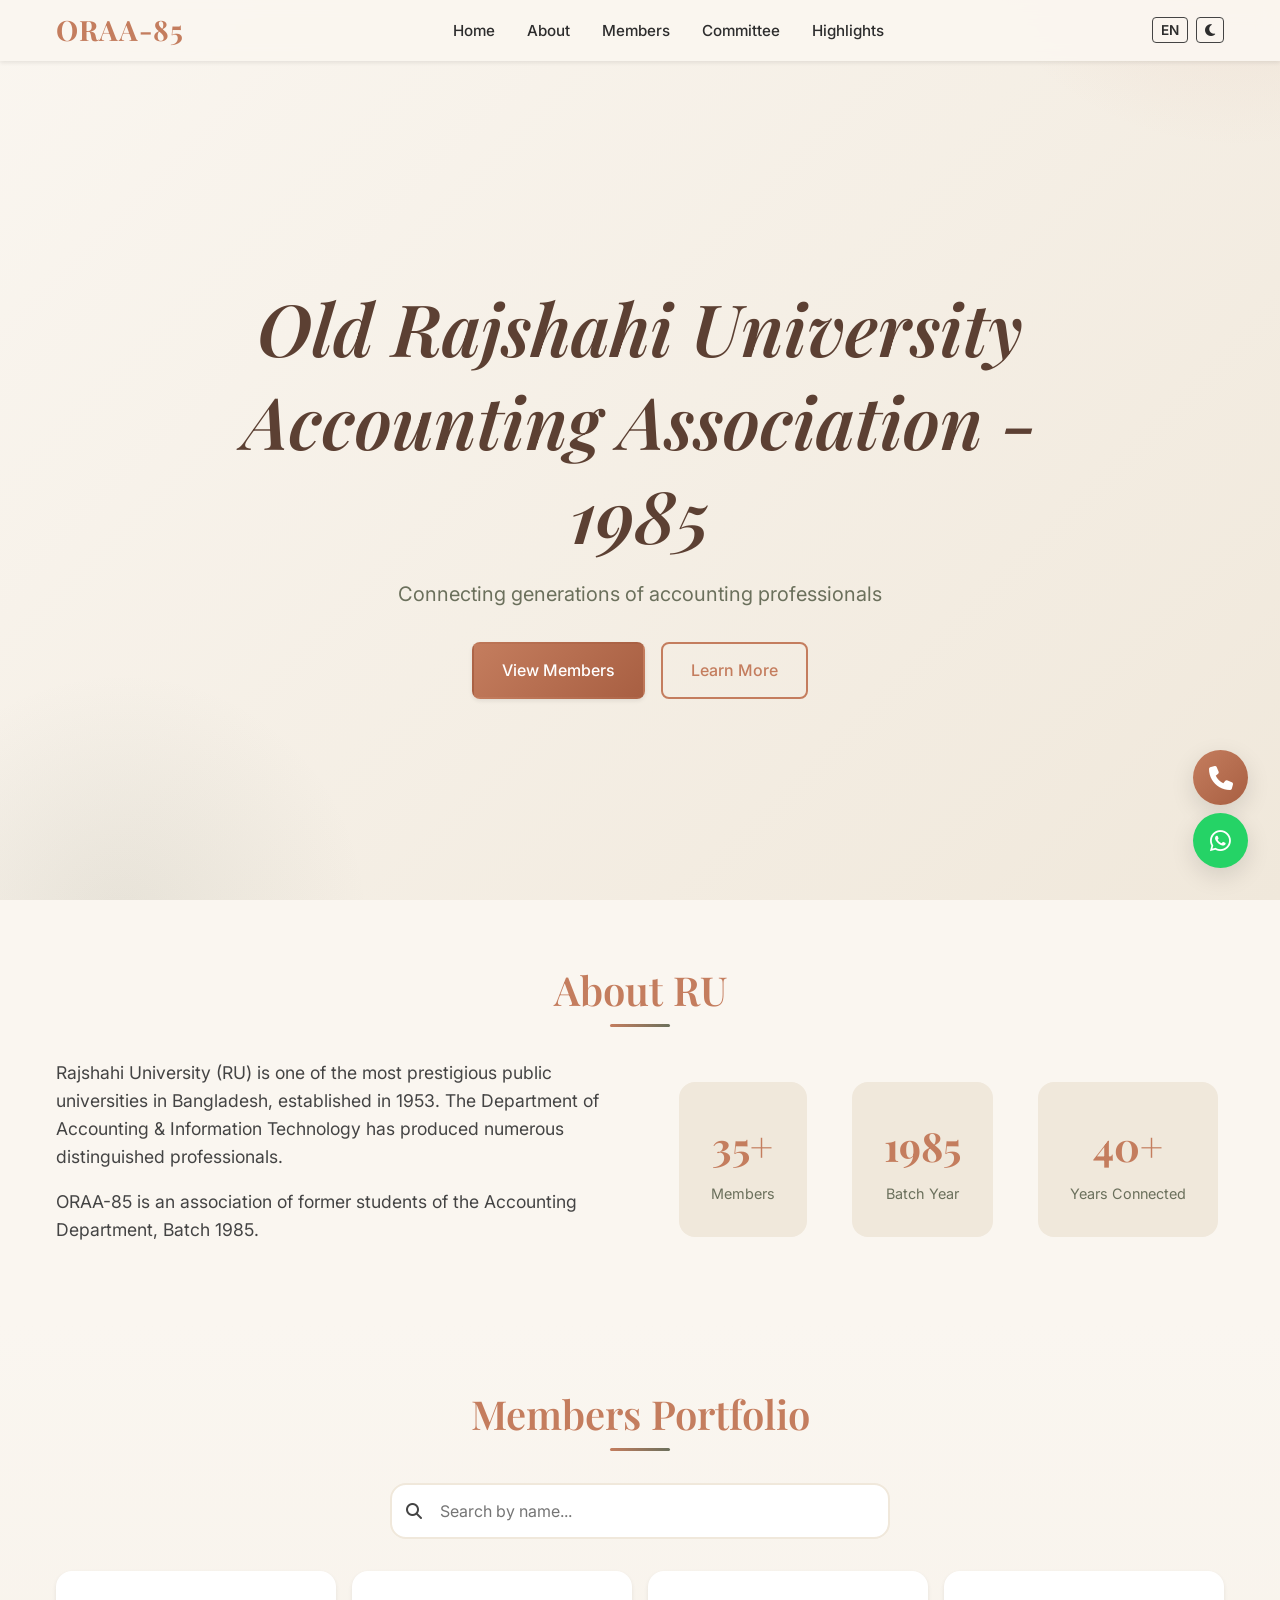
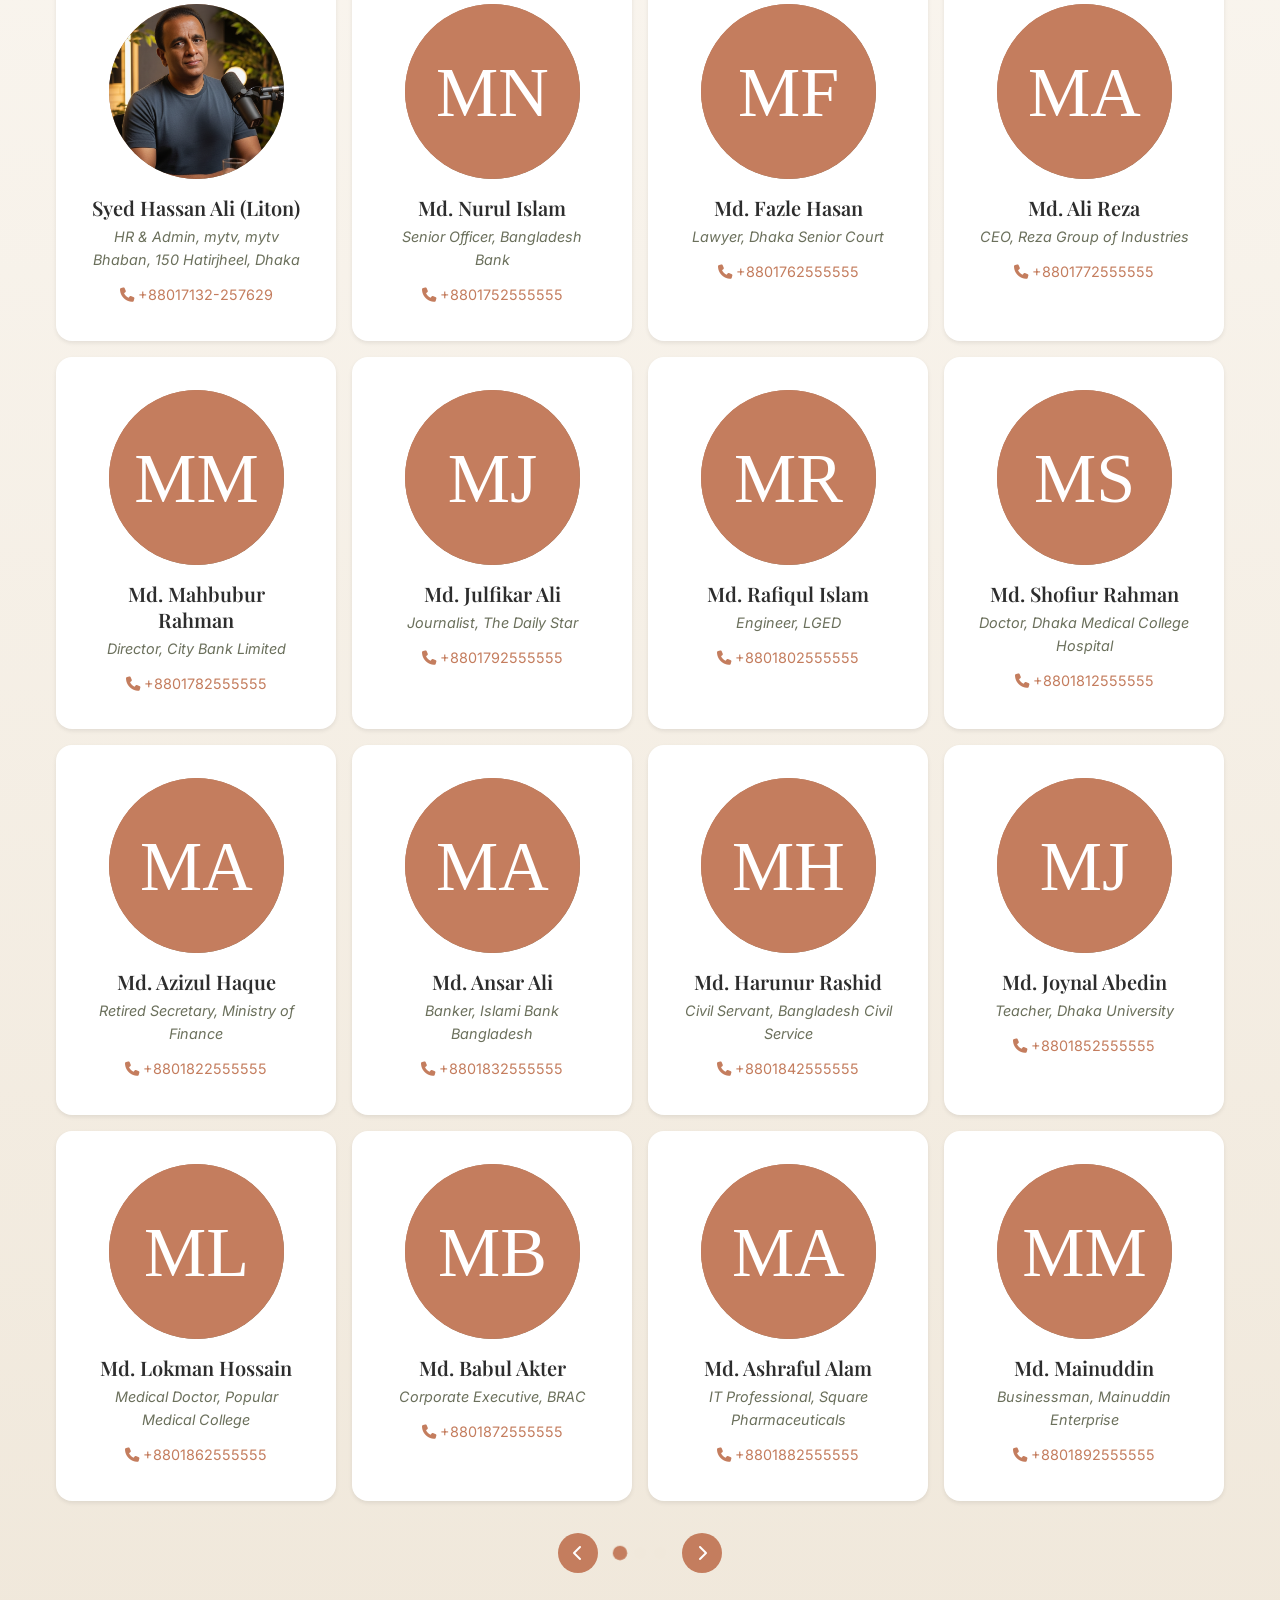
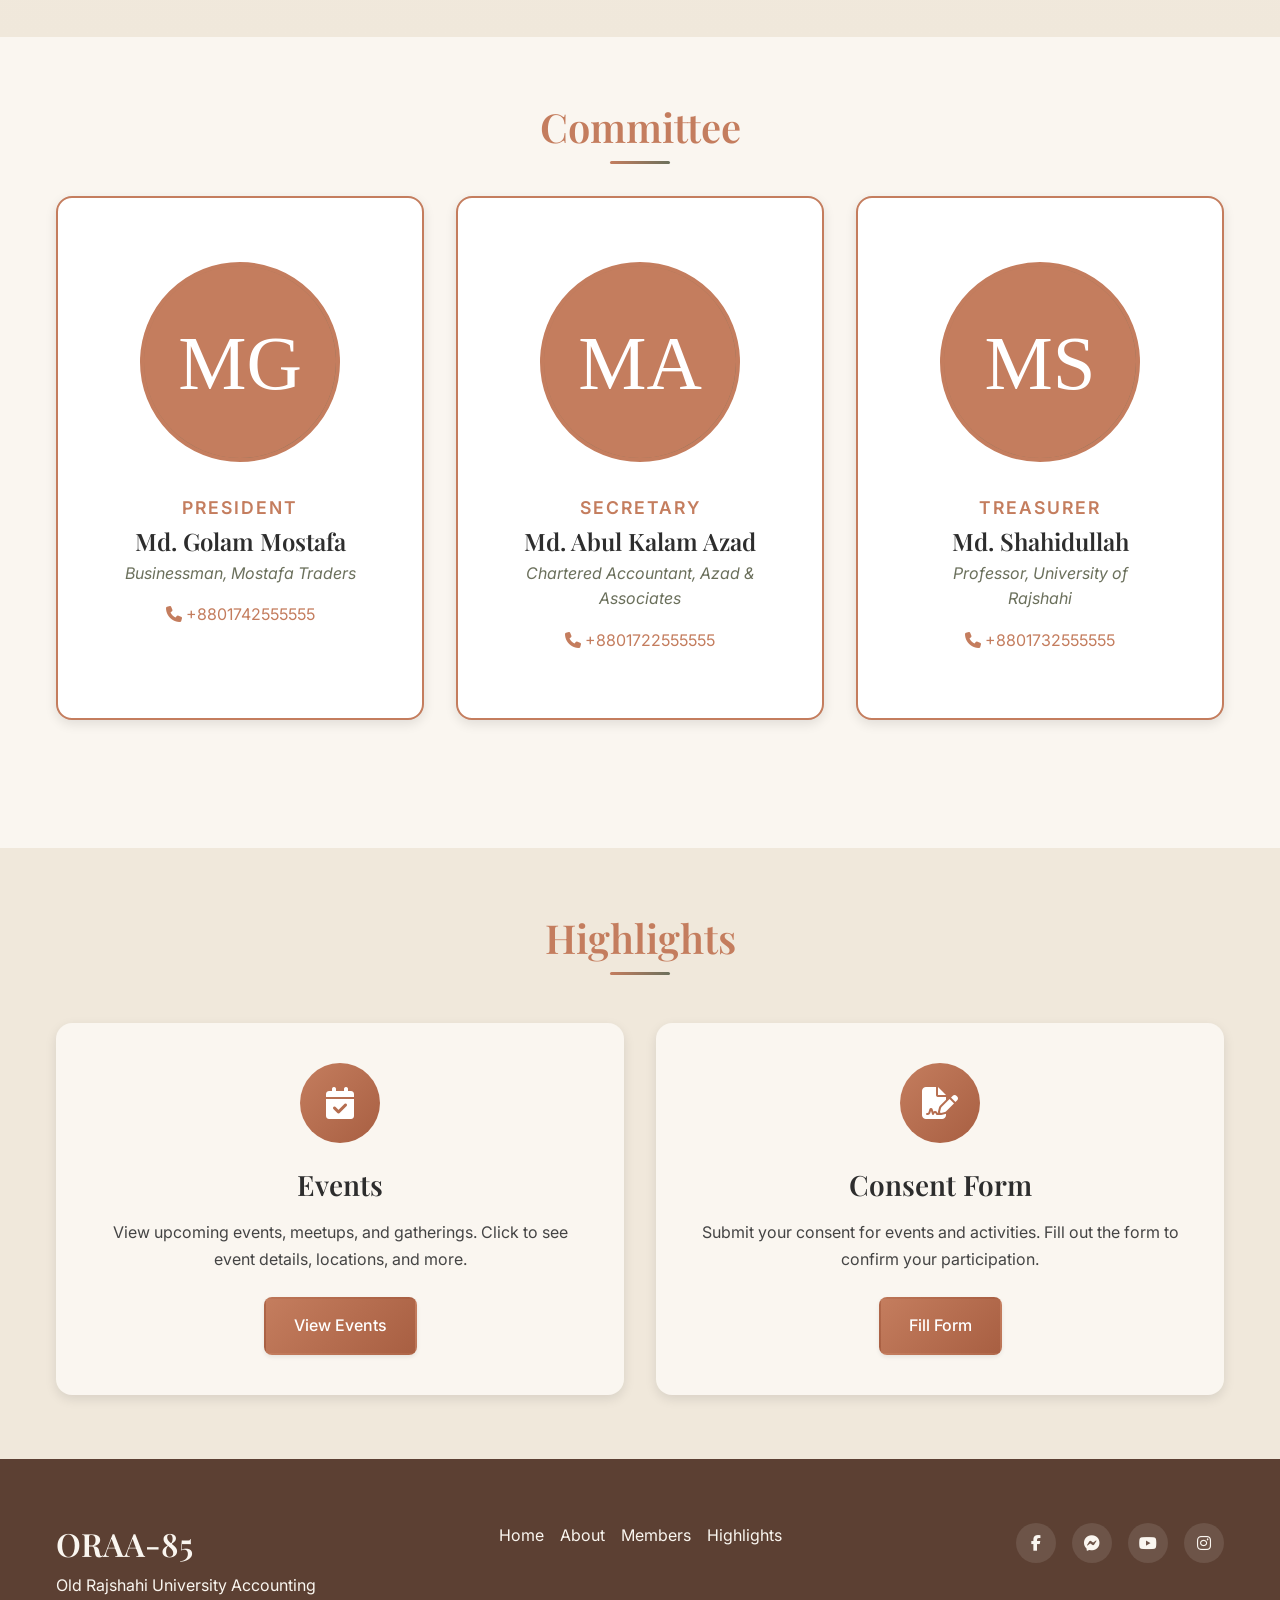
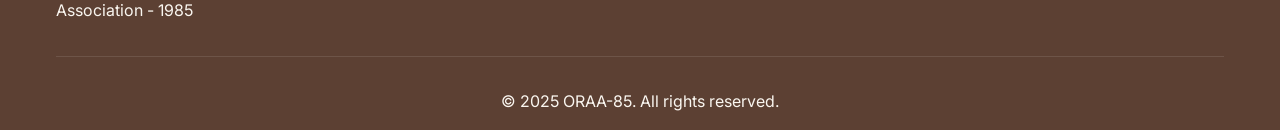
==== commit bd98dd8a: "self" ====
--- a/index.html
+++ b/index.html
@@ -35,7 +35,7 @@
                 <li><a href="#about" data-en="About" data-bn="সম্পর্কে">About</a></li>
                 <li><a href="#portfolio" data-en="Members" data-bn="সদস্য">Members</a></li>
                 <li><a href="#events" data-en="Committee" data-bn="কমিটি">Committee</a></li>
-                
+                <li><a href="#highlights" data-en="Highlights" data-bn="হাইলাইটস">Highlights</a></li>
             </ul>
             <div class="nav-actions">
                 <button class="lang-toggle" id="langToggle">EN</button>
@@ -111,7 +111,59 @@
             </div>
         </div>
     </section>
-
+  <!-- Highlights Section -->
+    <section id="highlights" class="section highlights-section" style="display:block !important; visibility:visible !important;">
+        <div class="container" style="display:block !important;">
+            <h2 class="section-title" data-en="Highlights" data-bn="হাইলাইটস">Highlights</h2>
+            <div class="highlights-grid" style="display:grid !important;">
+                <!-- Events Subsection -->
+                <div class="highlight-card" style="display:block !important;">
+                    <div class="highlight-icon">
+                        <i class="fas fa-calendar-check"></i>
+                    </div>
+                    <h3 data-en="Events" data-bn="অনুষ্ঠান">Events</h3>
+                    <p data-en="View upcoming events, meetups, and gatherings. Click to see event details, locations, and more." data-bn="আসন্ন অনুষ্ঠান, মিটআপ এবং gathering দেখুন। বিস্তারিত দেখতে ক্লিক করুন।">View upcoming events, meetups, and gatherings. Click to see event details, locations, and more.</p>
+                    <a href="events.html" class="btn btn-primary" data-en="View Events" data-bn="অনুষ্ঠান দেখুন">View Events</a>
+                </div>
+                <!-- Consent Form Subsection -->
+                <div class="highlight-card" style="display:block !important;">
+                    <div class="highlight-icon">
+                        <i class="fas fa-file-signature"></i>
+                    </div>
+                    <h3 data-en="Consent Form" data-bn="কনসেন্ট ফর্ম">Consent Form</h3>
+                    <p data-en="Submit your consent for events and activities. Fill out the form to confirm your participation." data-bn="অনুষ্ঠান এবং কার্যক্রমের জন্য আপনার সম্মতি জমা দিন। আপনার অংশগ্রহণ নিশ্চিত করতে ফর্ম পূরণ করুন।">Submit your consent for events and activities. Fill out the form to confirm your participation.</p>
+                    <a href="https://docs.google.com/forms" target="_blank" class="btn btn-primary" data-en="Fill Form" data-bn="ফর্ম পূরণ করুন">Fill Form</a>
+                </div>
+            </div>
+        </div>
+    </section>
+
+<!-- Footer -->
+    <footer class="footer" style="display:block !important;">
+        <div class="container">
+            <div class="footer-content">
+                <div class="footer-brand">
+                    <h3>ORAA-85</h3>
+                    <p data-en="Old Rajshahi University Accounting Association - 1985" data-bn="রাজশাহী বিশ্ববিদ্যালয় হিসাববিজ্ঞান সমিতি - ১৯৮৫">Old Rajshahi University Accounting Association - 1985</p>
+                </div>
+                <div class="footer-links">
+                    <a href="index.html#home" data-en="Home" data-bn="হোম">Home</a>
+                    <a href="index.html#about" data-en="About" data-bn="সম্পর্কে">About</a>
+                    <a href="index.html#portfolio" data-en="Members" data-bn="সদস্য">Members</a>
+                    <a href="index.html#highlights" data-en="Highlights" data-bn="হাইলাইটস">Highlights</a>
+                </div>
+                <div class="footer-social">
+                    <a href="https://facebook.com/oraa85" target="_blank" aria-label="Facebook"><i class="fab fa-facebook-f"></i></a>
+                    <a href="https://m.me/oraa85" target="_blank" aria-label="Messenger"><i class="fab fa-facebook-messenger"></i></a>
+                    <a href="https://youtube.com/@oraa85" target="_blank" aria-label="YouTube"><i class="fab fa-youtube"></i></a>
+                    <a href="https://instagram.com/oraa85" target="_blank" aria-label="Instagram"><i class="fab fa-instagram"></i></a>
+                </div>
+            </div>
+            <div class="footer-bottom">
+                <p data-en="&copy; 2025 ORAA-85. All rights reserved." data-bn="&copy; ২০২৫ ওআরএই-৮৫। সর্বস্বত্ব সংরক্ষিত।">&copy; 2025 ORAA-85. All rights reserved.</p>
+            </div>
+        </div>
+    </footer>
     <!-- Member Detail Modal -->
     <div class="modal" id="memberModal">
         <div class="modal-content">
@@ -170,33 +222,9 @@
         </div>
     </section>
 
-    <!-- Footer -->
-    <footer class="footer">
-        <div class="container">
-            <div class="footer-content">
-                <div class="footer-brand">
-                    <h3>ORAA-85</h3>
-                    <p data-en="Old Rajshahi University Accounting Association - 1985" data-bn="রাজশাহী বিশ্বব���দ���যালয় হিসাববিজ্ঞান সমিতি - ১৯৮৫">Old Rajshahi University Accounting Association - 1985</p>
-                </div>
-                <div class="footer-links">
-                    <a href="#home" data-en="Home" data-bn="হোম">Home</a>
-                    <a href="#about" data-en="About" data-bn="সম্পর্কে">About</a>
-                    <a href="#portfolio" data-en="Members" data-bn="সদস্য">Members</a>
-                    <a href="#events" data-en="Events" data-bn="অনুষ্ঠান">Events</a>
-                    <a href="#reservations" data-en="Reserve" data-bn="বুকিং">Reserve</a>
-                </div>
-                <div class="footer-social">
-                    <a href="https://facebook.com/oraa85" target="_blank" aria-label="Facebook"><i class="fab fa-facebook-f"></i></a>
-                    <a href="https://m.me/oraa85" target="_blank" aria-label="Messenger"><i class="fab fa-facebook-messenger"></i></a>
-                    <a href="https://youtube.com/@oraa85" target="_blank" aria-label="YouTube"><i class="fab fa-youtube"></i></a>
-                    <a href="https://instagram.com/oraa85" target="_blank" aria-label="Instagram"><i class="fab fa-instagram"></i></a>
-                </div>
-            </div>
-            <div class="footer-bottom">
-                <p data-en="&copy; 2025 ORAA-85. All rights reserved." data-bn="&copy; ২০২৫ ওআরএই-৮৫। সর্বস্বত্ব সংরক্ষিত।">&copy; 2025 ORAA-85. All rights reserved.</p>
-            </div>
-        </div>
-    </footer>
+  
+
+    
 
     <!-- Lightbox -->
     <div class="lightbox" id="lightbox">
--- a/styles.css
+++ b/styles.css
@@ -138,6 +138,73 @@
     padding: var(--spacing-xl) 0;
 }
 
+/* Highlights Section */
+.highlights-section {
+    background: var(--color-bg-alt);
+}
+
+.highlights-grid {
+    display: grid;
+    grid-template-columns: repeat(auto-fit, minmax(300px, 1fr));
+    gap: 2rem;
+    margin-top: 3rem;
+}
+
+.highlight-card {
+    background: var(--color-bg);
+    border-radius: var(--radius-lg);
+    padding: 2.5rem;
+    text-align: center;
+    box-shadow: var(--shadow-md);
+    transition: transform var(--transition-normal), box-shadow var(--transition-normal);
+}
+
+.highlight-card:hover {
+    transform: translateY(-5px);
+    box-shadow: var(--shadow-lg);
+}
+
+.highlight-icon {
+    width: 80px;
+    height: 80px;
+    background: linear-gradient(135deg, var(--color-terracotta), var(--color-terracotta-dark));
+    border-radius: 50%;
+    display: flex;
+    align-items: center;
+    justify-content: center;
+    margin: 0 auto 1.5rem;
+}
+
+.highlight-icon i {
+    font-size: 2rem;
+    color: var(--color-white);
+}
+
+.highlight-card h3 {
+    font-family: var(--font-heading);
+    font-size: 1.75rem;
+    color: var(--color-charcoal);
+    margin-bottom: 1rem;
+}
+
+.highlight-card p {
+    color: var(--color-charcoal-light);
+    margin-bottom: 1.5rem;
+    line-height: 1.7;
+}
+
+[data-theme="dark"] .highlight-card {
+    background: var(--color-bg-alt);
+}
+
+[data-theme="dark"] .highlight-card h3 {
+    color: var(--color-charcoal);
+}
+
+[data-theme="dark"] .highlight-card p {
+    color: var(--color-charcoal-light);
+}
+
 /* Buttons */
 .btn {
     display: inline-flex;
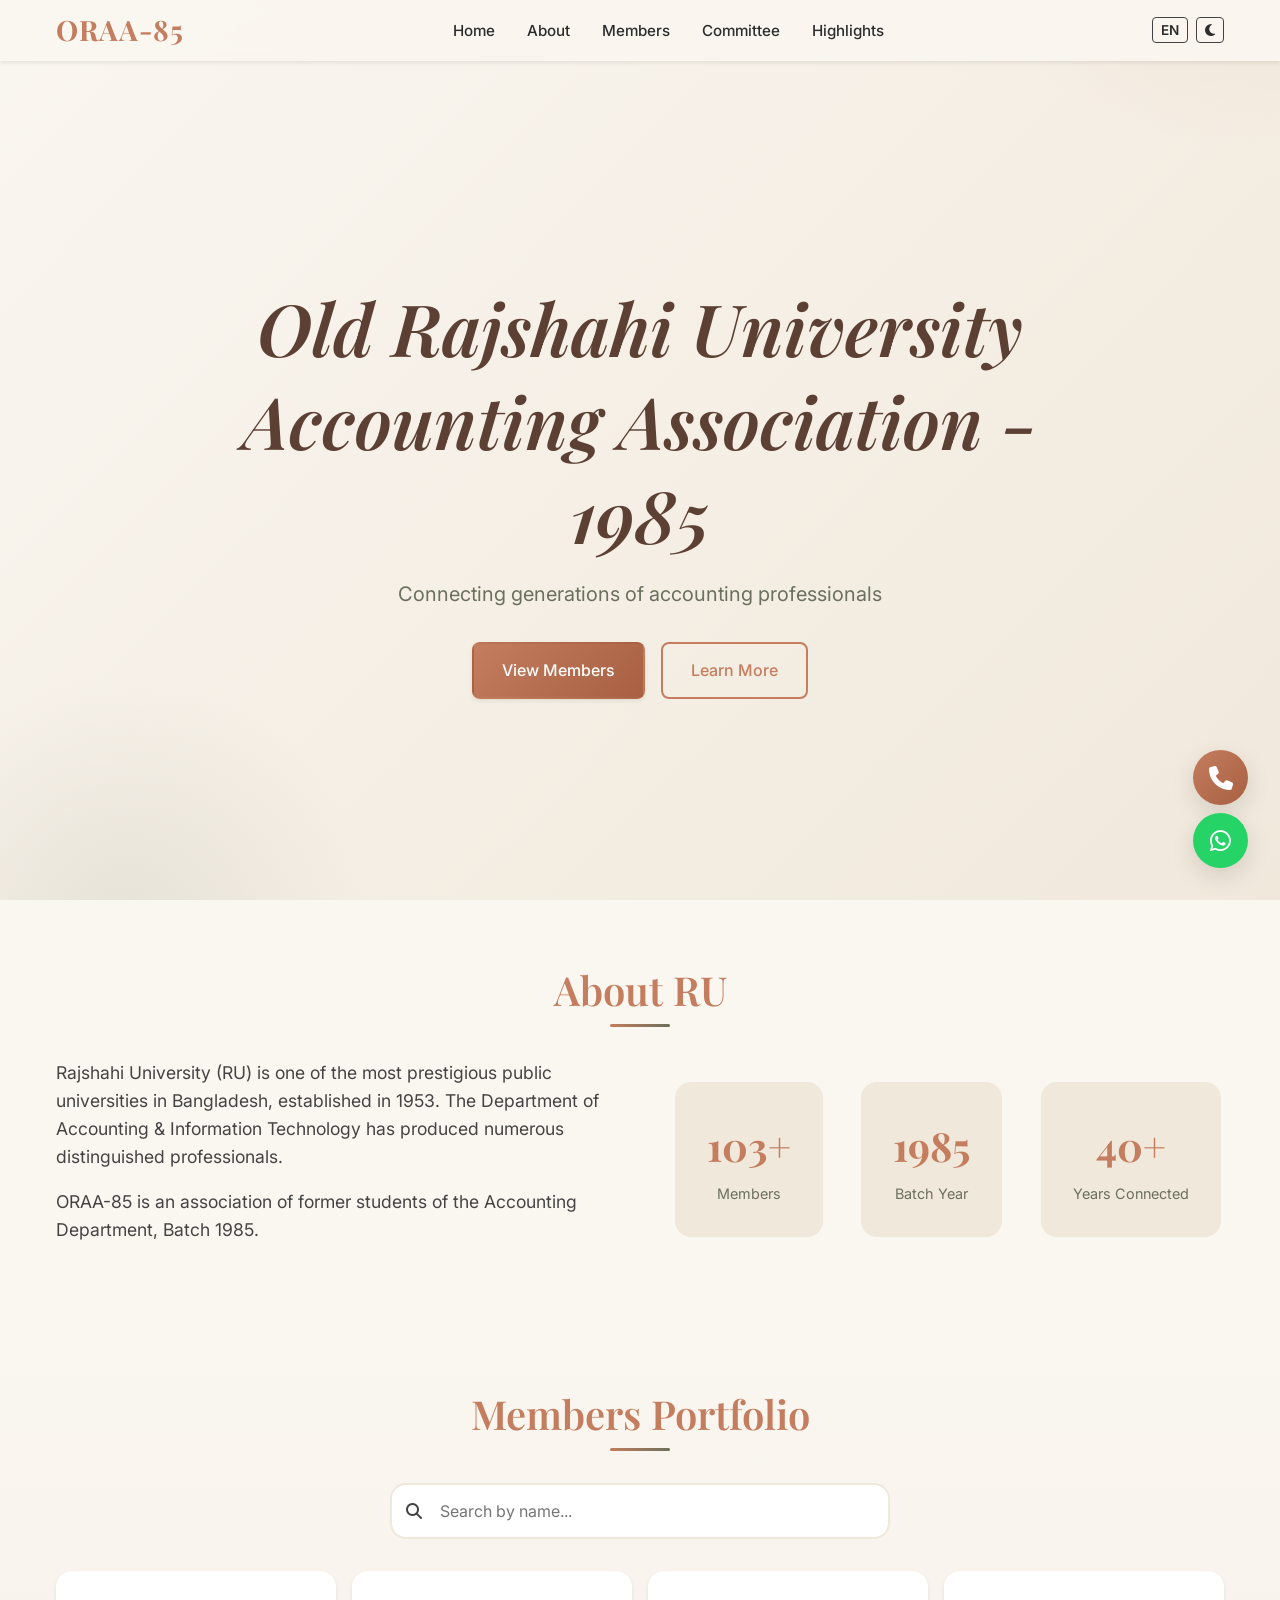
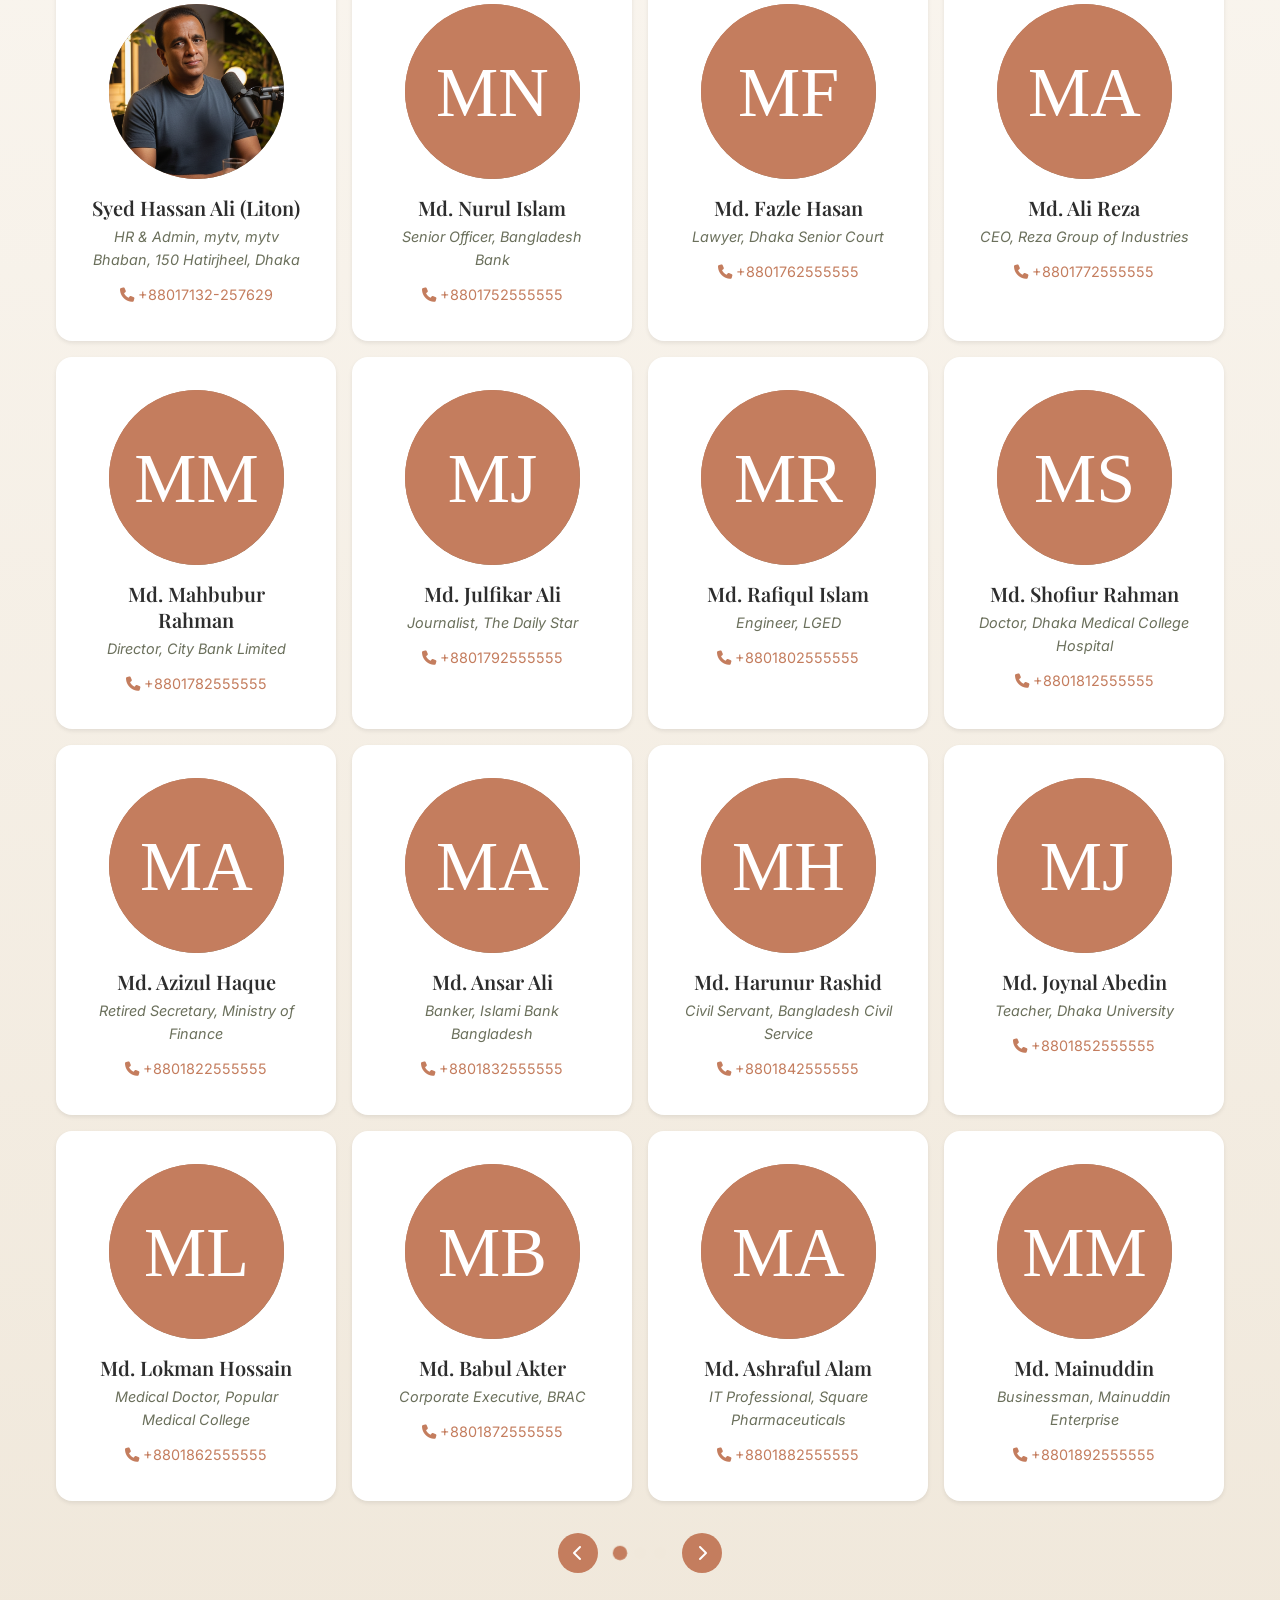
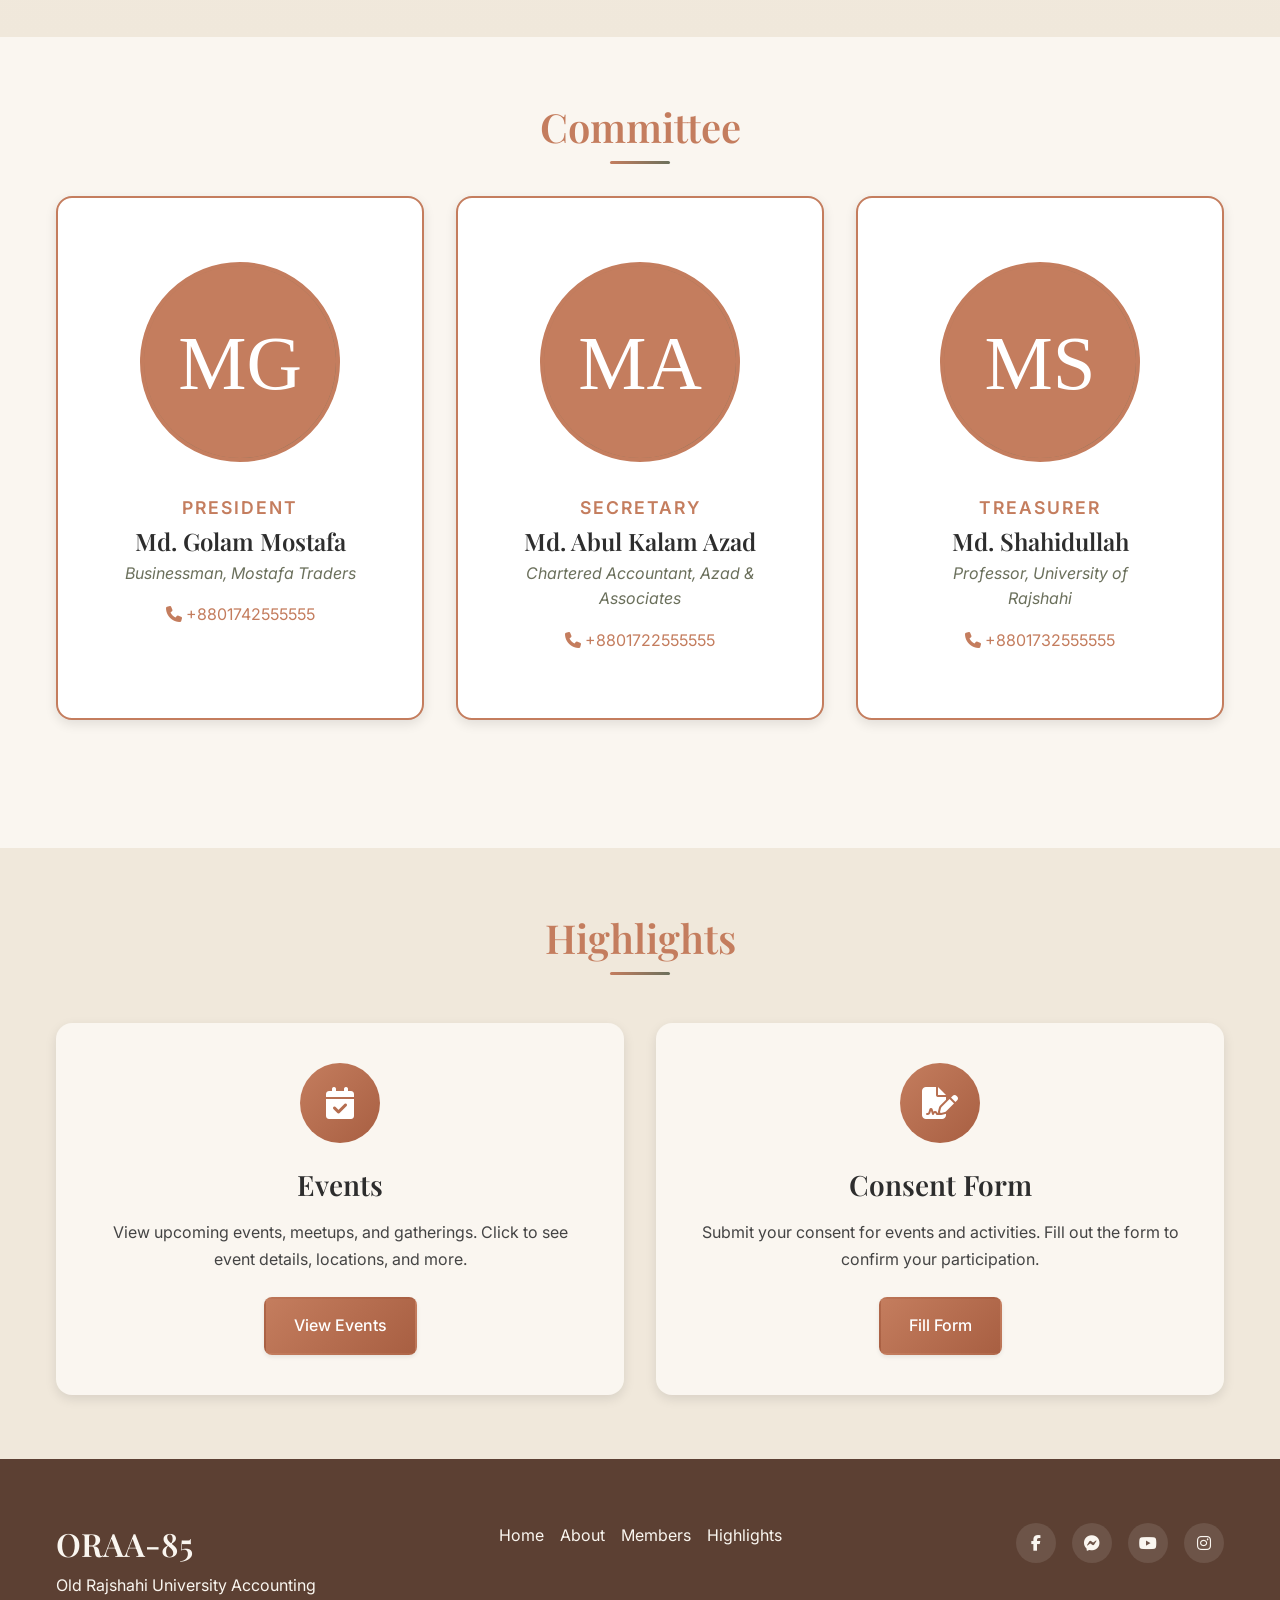
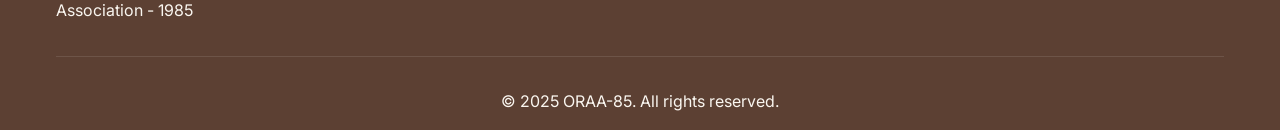
==== commit 2a5632bb: "minor" ====
--- a/index.html
+++ b/index.html
@@ -70,7 +70,7 @@
                 </div>
                 <div class="about-stats">
                     <div class="stat-item">
-                        <span class="stat-number" data-en="35+" data-bn="৩৫+">35+</span>
+                        <span class="stat-number" data-en="35+" data-bn="৩৫+">103+</span>
                         <span class="stat-label" data-en="Members" data-bn="সদস্য">Members</span>
                     </div>
                     <div class="stat-item">
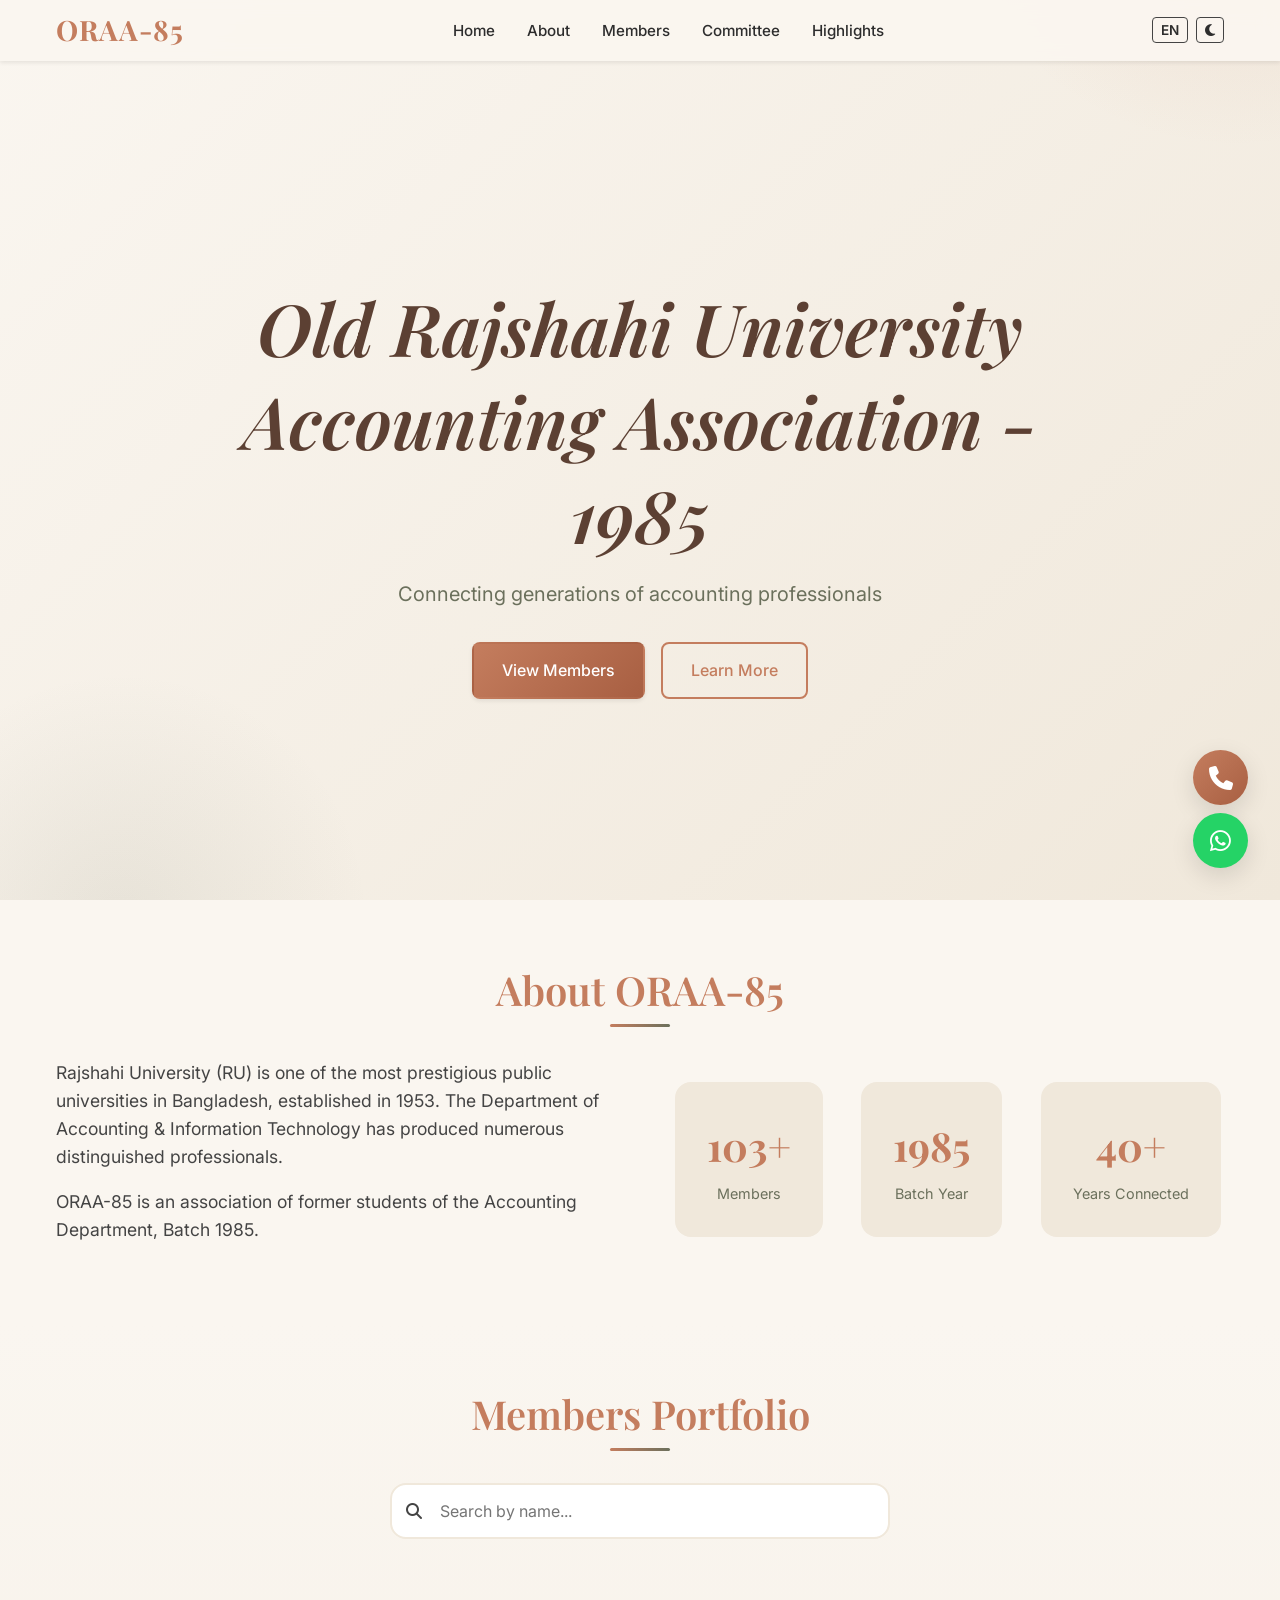
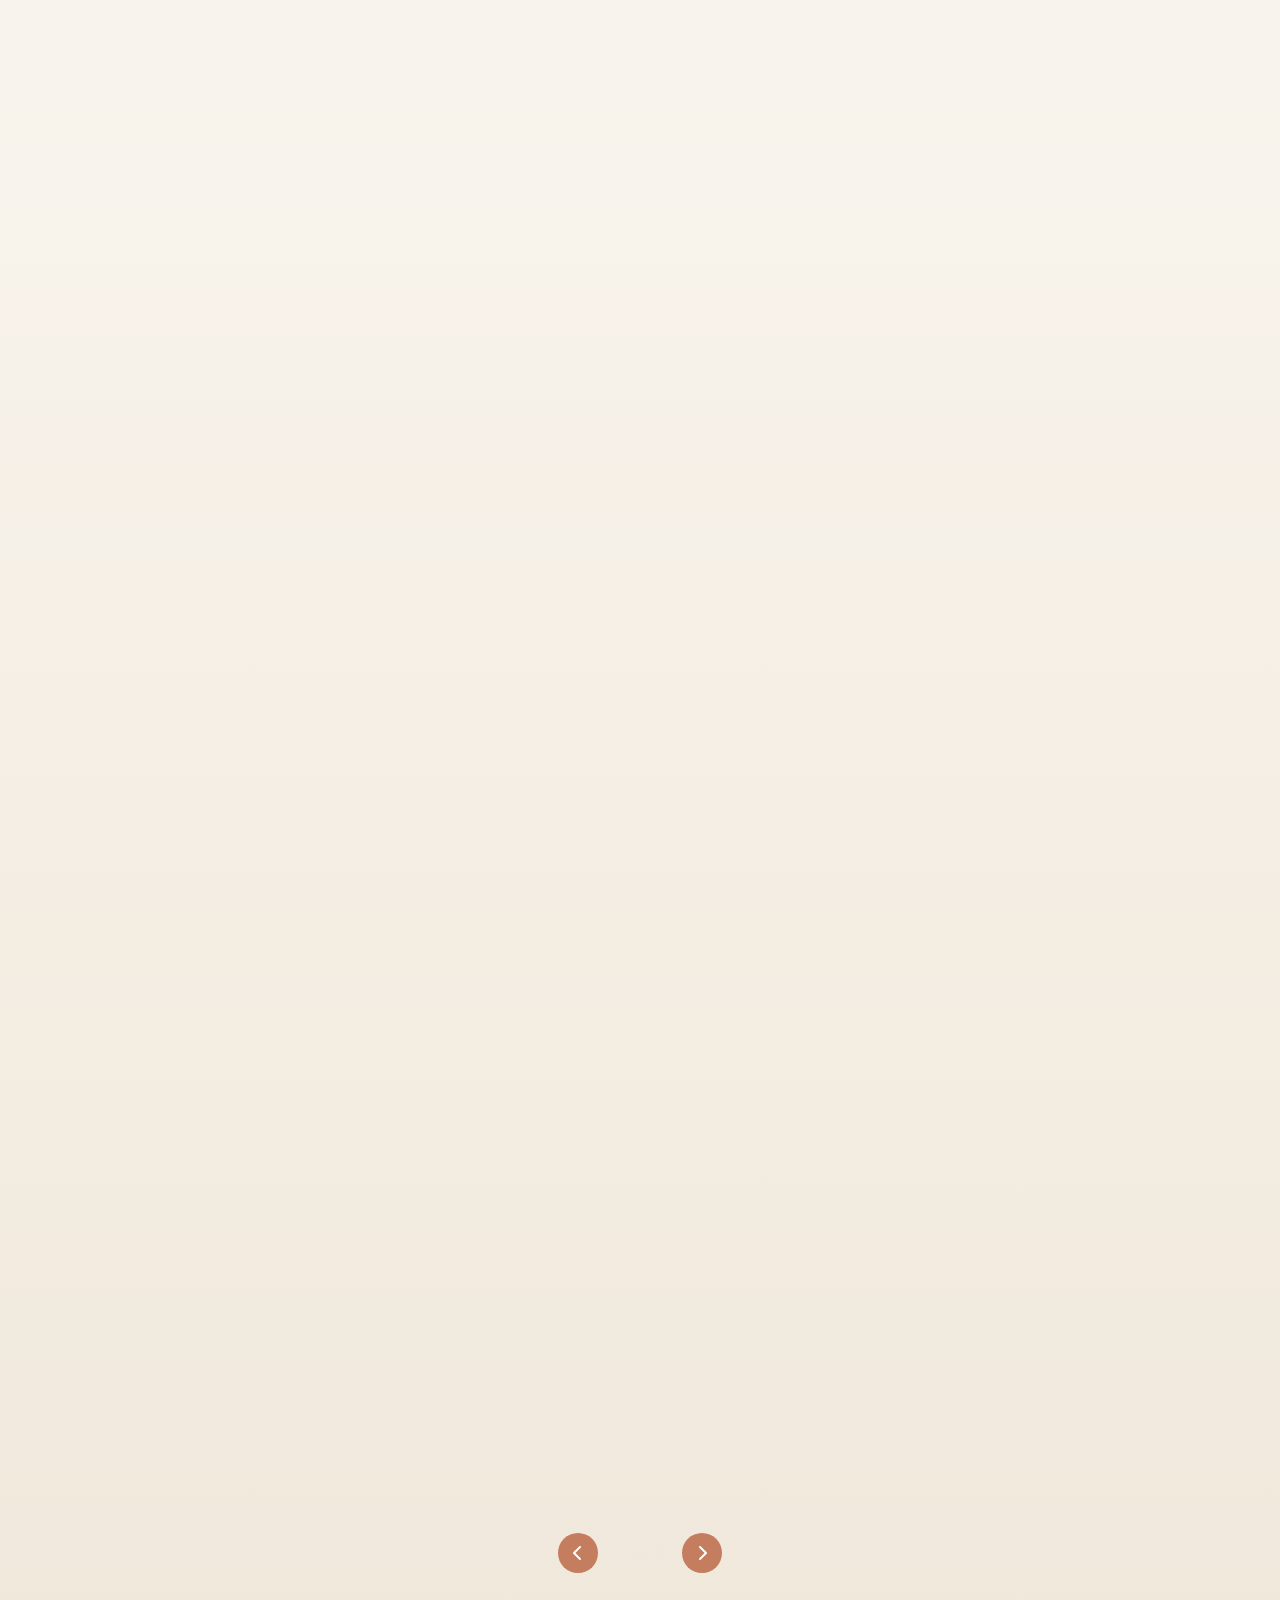
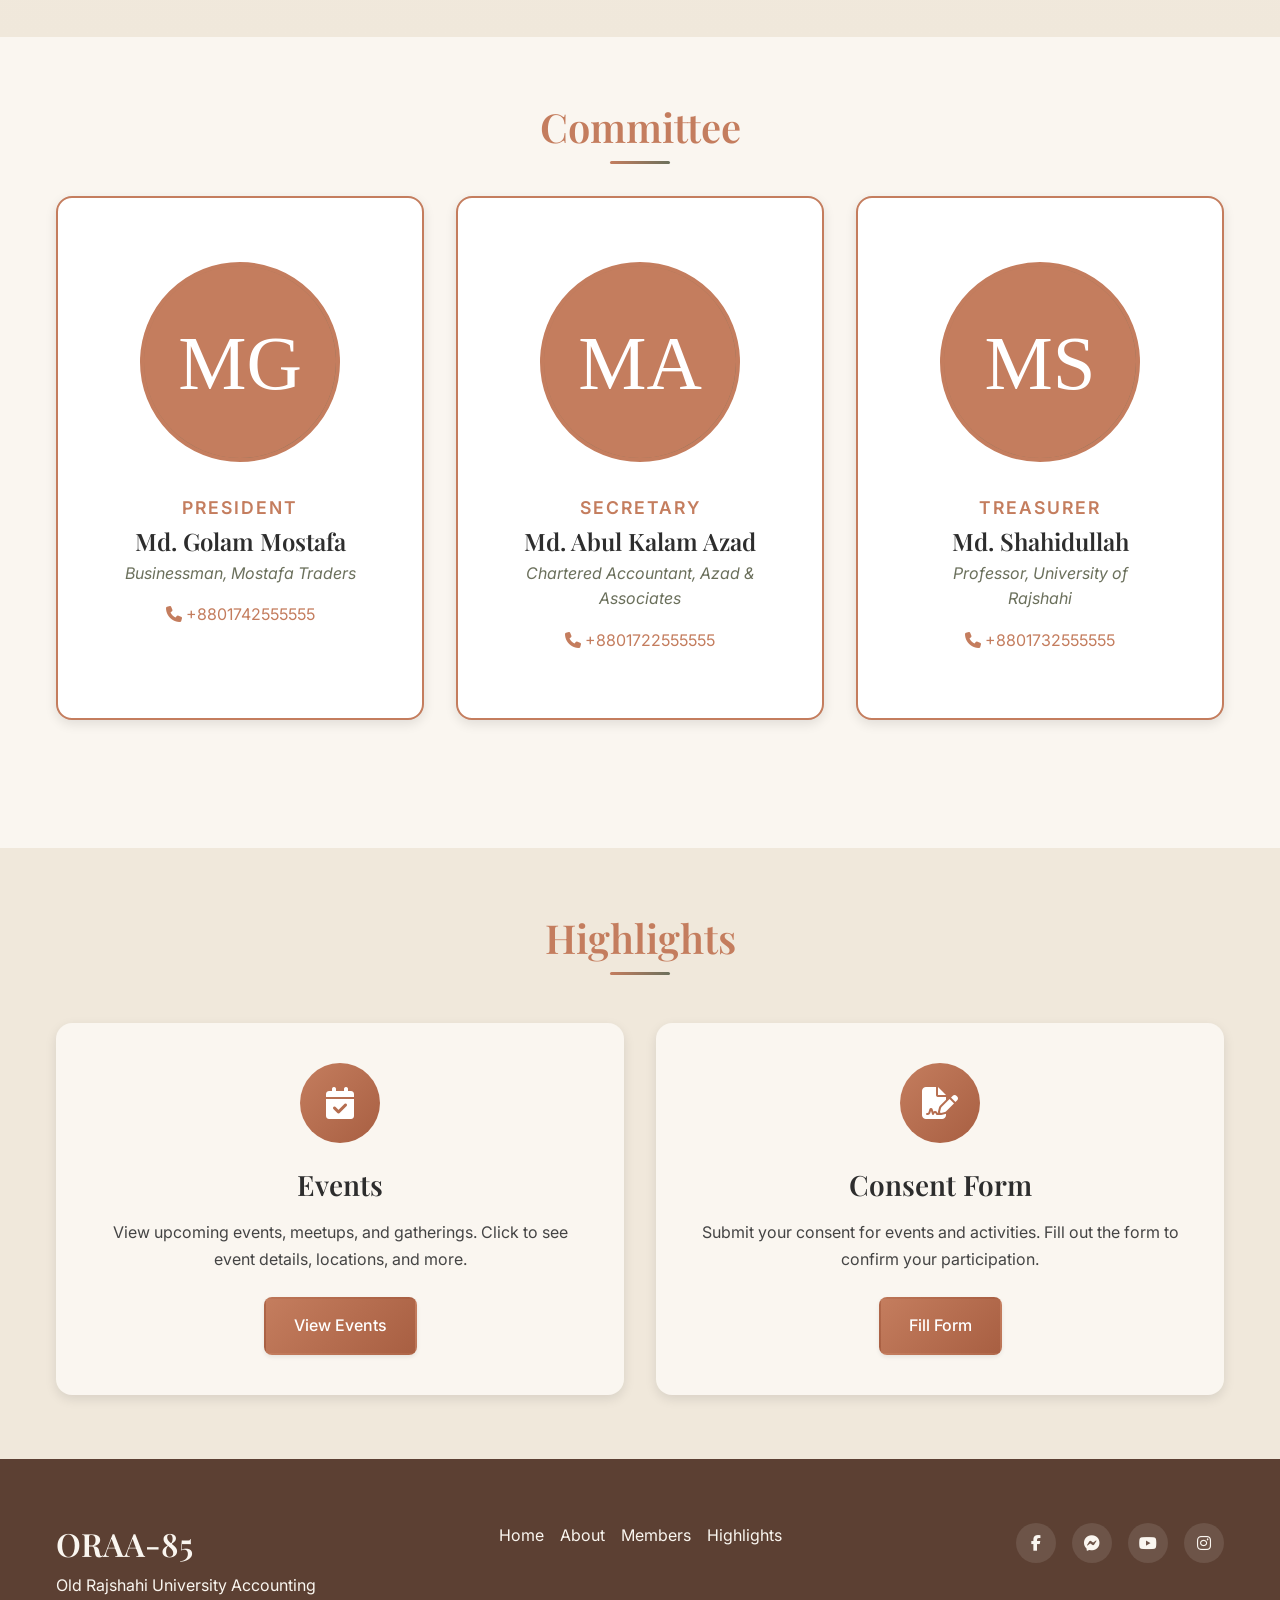
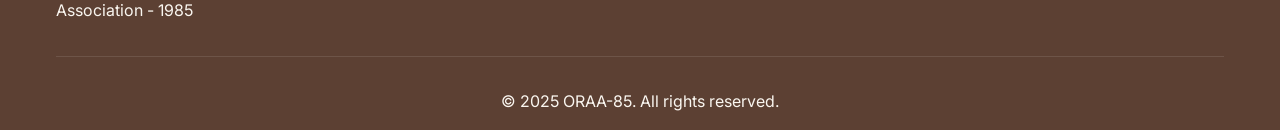
==== commit 3035805d: "event" ====
--- a/index.html
+++ b/index.html
@@ -24,7 +24,7 @@
     <!-- Navigation -->
     <nav class="navbar">
         <div class="nav-container">
-            <a href="#" class="logo" data-en="ORAA-85" data-bn="ওআরএই-৮৫">ORAA-85</a>
+            <a href="#" class="logo" data-en="ORAA-85" data-bn="ওআরএএ-৮৫">ORAA-85</a>
             <button class="mobile-toggle" aria-label="Toggle menu">
                 <span></span>
                 <span></span>
@@ -62,7 +62,7 @@
     <!-- About Section -->
     <section id="about" class="section about-section">
         <div class="container">
-            <h2 class="section-title" data-en="About RU" data-bn="রাজশাহী বিশ্ববিদ্যালয় সম্পর্কে">About RU</h2>
+            <h2 class="section-title" data-en="About RU" data-bn="ওআরএএ-৮৫ সম্পর্কে">About ORAA-85</h2>
             <div class="about-content">
                 <div class="about-text">
                     <p data-en="Rajshahi University (RU) is one of the most prestigious public universities in Bangladesh, established in 1953. The Department of Accounting & Information Technology (formerly Accounting) has produced numerous distinguished professionals in the field of accounting and finance." data-bn="রাজশাহী বিশ্ববিদ্যালয় (আরইউ) বাংলাদেশের সবচেয়ে মর্যাদাপূর্ণ পাবলিক বিশ্ববিদ্যালয়গুলোর একটি, ১৯৫৩ সালে প্রতিষ্ঠিত। হিসাব ও তথ্য প্রযুক্তি বিভাগ (পূর্বে হিসাববিজ্ঞান) হিসাববিদ্যা ও অর্থায়নের ক্ষেত্রে অসংখ্য মর্যাদাবান পেশাদার প্রতিষ্ঠা করেছে।">Rajshahi University (RU) is one of the most prestigious public universities in Bangladesh, established in 1953. The Department of Accounting & Information Technology has produced numerous distinguished professionals.</p>
@@ -132,7 +132,7 @@
                     </div>
                     <h3 data-en="Consent Form" data-bn="কনসেন্ট ফর্ম">Consent Form</h3>
                     <p data-en="Submit your consent for events and activities. Fill out the form to confirm your participation." data-bn="অনুষ্ঠান এবং কার্যক্রমের জন্য আপনার সম্মতি জমা দিন। আপনার অংশগ্রহণ নিশ্চিত করতে ফর্ম পূরণ করুন।">Submit your consent for events and activities. Fill out the form to confirm your participation.</p>
-                    <a href="https://docs.google.com/forms" target="_blank" class="btn btn-primary" data-en="Fill Form" data-bn="ফর্ম পূরণ করুন">Fill Form</a>
+                    <a href="https://form.jotform.com/261132054937050" target="_blank" class="btn btn-primary" data-en="Fill Form" data-bn="ফর্ম পূরণ করুন">Fill Form</a>
                 </div>
             </div>
         </div>
@@ -160,7 +160,7 @@
                 </div>
             </div>
             <div class="footer-bottom">
-                <p data-en="&copy; 2025 ORAA-85. All rights reserved." data-bn="&copy; ২০২৫ ওআরএই-৮৫। সর্বস্বত্ব সংরক্ষিত।">&copy; 2025 ORAA-85. All rights reserved.</p>
+                <p data-en="&copy; 2026 ORAA-85. All rights reserved." data-bn="&copy; ২০২৬ ওআরএএ-৮৫। সর্বস্বত্ব সংরক্ষিত।">&copy; 2025 ORAA-85. All rights reserved.</p>
             </div>
         </div>
     </footer>
@@ -183,13 +183,22 @@
                         <label data-en="Present Address" data-bn="বর্তমান ঠিকানা">Present Address</label>
                         <p id="modalPresentAddress"></p>
                     </div>
+					 <div class="detail-row">
+                        <label data-en="Permanent Address" data-bn="স্থায়ী ঠিকানা">Permanent Address</label>
+                        <p id="modalPermanentAddress"></p>
+                    </div>
                     <div class="detail-row">
                         <label data-en="Work Station" data-bn="কর্মস্থল">Work Station</label>
                         <p id="modalWorkStation"></p>
                     </div>
-                    <div class="detail-row">
-                        <label data-en="Permanent Address" data-bn="স্থায়ী ঠিকানা">Permanent Address</label>
-                        <p id="modalPermanentAddress"></p>
+                   
+					<div class="detail-row">
+                        <label data-en="College" data-bn="কলেজ">College</label>
+                        <p id="modalCollege"></p>
+                    </div>
+                    <div class="detail-row">
+                        <label data-en="Hall" data-bn="হল">Hall</label>
+                        <p id="modalHall"></p>
                     </div>
                     <div class="detail-row">
                         <label data-en="Mobile" data-bn="মোবাইল">Mobile</label>
@@ -203,24 +212,17 @@
                         <label data-en="Social Links" data-bn="সোশ্যাল লিংক">Social Links</label>
                         <div id="modalSocialLinks" class="social-links"></div>
                     </div>
-                    <div class="detail-row" id="modalBioSection" style="display: none;">
-                        <label data-en="Bio" data-bn="বায়ো">Bio</label>
-                        <a href="#" id="modalViewBio" class="bio-link" target="_blank">
-                            <i class="fas fa-file-alt"></i> <span data-en="View Bio" data-bn="বায়ো দেখুন">View Bio</span>
+                    <div class="detail-row" id="modalAboutMeSection" style="display: none;">
+                        <label data-en="About Me" data-bn="আমার সম্পর্কে">About Me</label>
+                        <a href="About-me.html" id="modalAboutMe" class="about-me-link" target="_blank">
+                            <i class="fas fa-globe"></i> <span data-en="About Me" data-bn="আমার সম্পর্কে">About Me</span>
                         </a>
                     </div>
-                    <div class="detail-row">
-                        <label data-en="College" data-bn="কলেজ">College</label>
-                        <p id="modalCollege"></p>
-                    </div>
-                    <div class="detail-row">
-                        <label data-en="Hall" data-bn="হল">Hall</label>
-                        <p id="modalHall"></p>
-                    </div>
-                </div>
-            </div>
-        </div>
-    </section>
+                    
+                </div>
+            </div>
+        </div>
+    </div>
 
   
 
@@ -235,4 +237,4 @@
     <script src="https://cdnjs.cloudflare.com/ajax/libs/font-awesome/6.4.0/js/all.min.js"></script>
     <script src="script.js"></script>
 </body>
-</html>+</html>
--- a/styles.css
+++ b/styles.css
@@ -771,7 +771,7 @@
     background: #1DA1F2;
 }
 
-.bio-link {
+.bio-link, .about-me-link {
     display: inline-flex;
     align-items: center;
     gap: var(--spacing-xs);
@@ -784,9 +784,10 @@
     transition: background 0.3s ease;
 }
 
-.bio-link:hover {
+.bio-link:hover, .about-me-link:hover {
     background: var(--color-olive);
 }
+
 
 .member-avatar img {
     width: 100%;
